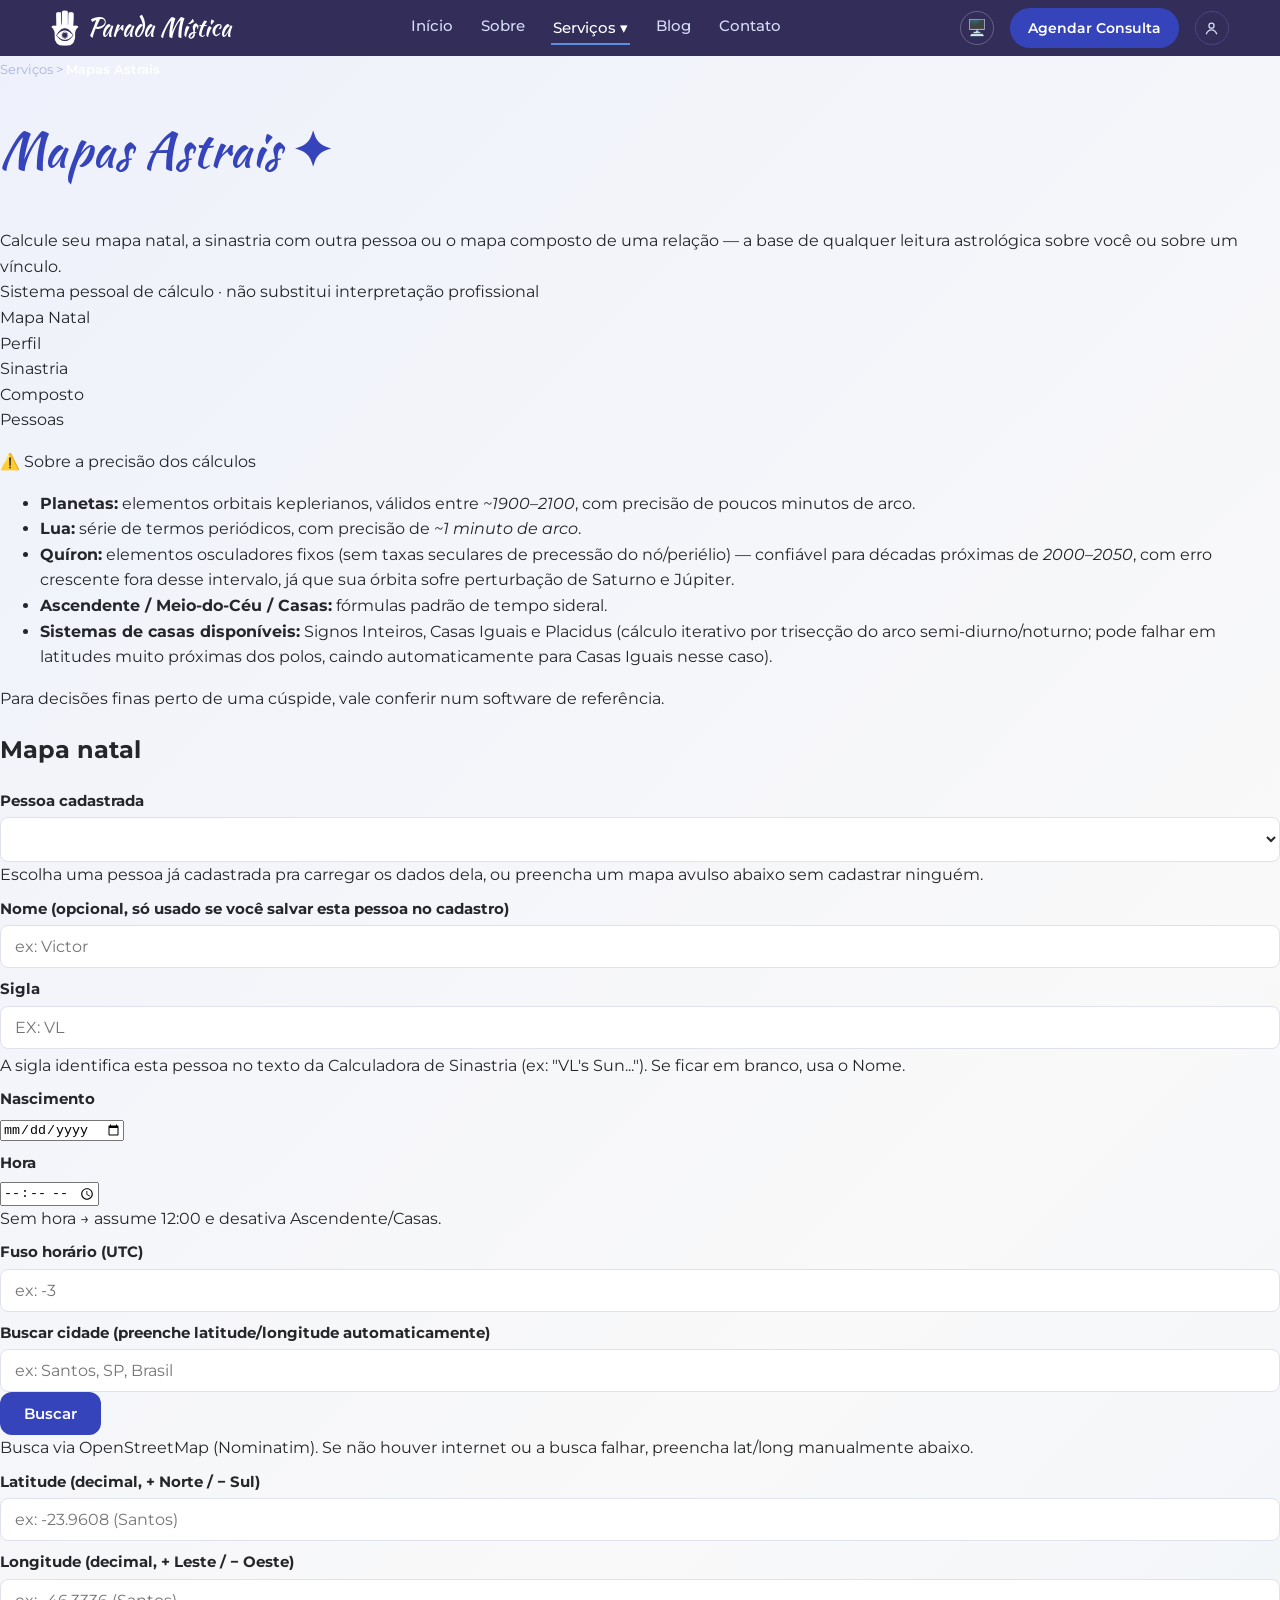
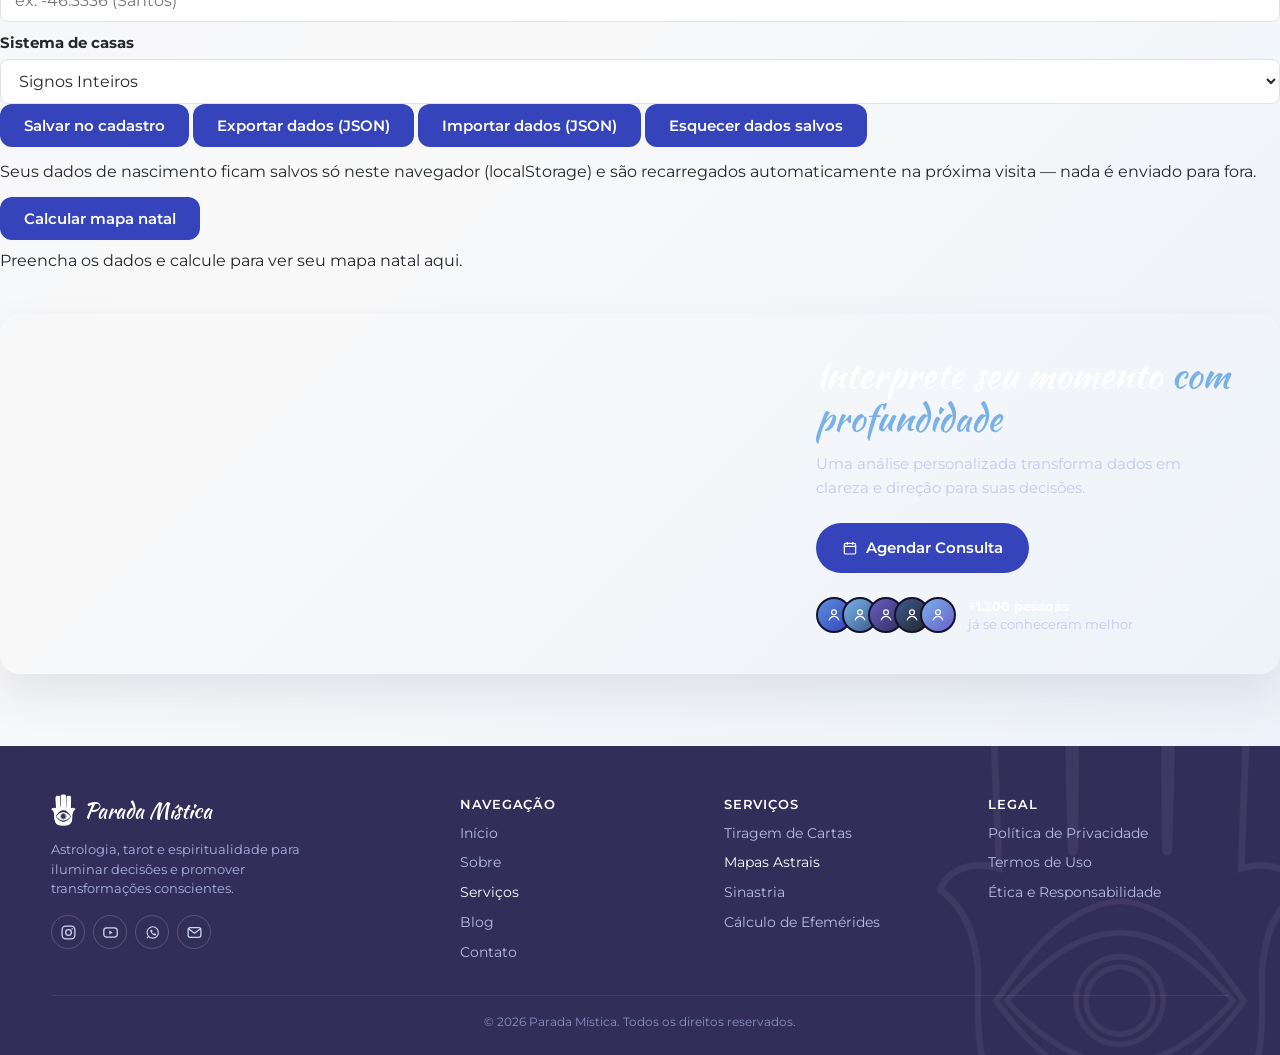
==== mapas.html @ 1317c724 "feat: initial release of Parada Mística astrology and tarot toolkit Add a static, framework-free web" ====
<!DOCTYPE html>
<html lang="pt-BR">
<head>
<meta charset="UTF-8">
<meta name="viewport" content="width=device-width, initial-scale=1.0">
<title>Mapas Astrais - Parada Mística</title>
<link rel="icon" href="assets/logo.png">
<link rel="stylesheet" href="style.css">
<link rel="stylesheet" href="efemerides/css/styles.css">
<meta name="description" content="Calcule mapa natal, sinastria e mapa composto com precisão. A base de qualquer leitura astrológica sobre você ou sobre uma relação.">

<!-- Open Graph / Facebook, WhatsApp, etc. -->
<meta property="og:type" content="website">
<meta property="og:url" content="https://paradamistica.netlify.app/mapas.html">
<meta property="og:title" content="Mapas Astrais - Parada Mística">
<meta property="og:description" content="Calcule mapa natal, sinastria e mapa composto com precisão. A base de qualquer leitura astrológica sobre você ou sobre uma relação.">
<meta property="og:image" content="https://paradamistica.netlify.app/assets/og-image.jpg">
<meta property="og:image:width" content="1200">
<meta property="og:image:height" content="630">
<meta property="og:locale" content="pt_BR">

<!-- Twitter Card -->
<meta name="twitter:card" content="summary_large_image">
<meta name="twitter:url" content="https://paradamistica.netlify.app/mapas.html">
<meta name="twitter:title" content="Mapas Astrais - Parada Mística">
<meta name="twitter:description" content="Calcule mapa natal, sinastria e mapa composto com precisão. A base de qualquer leitura astrológica sobre você ou sobre uma relação.">
<meta name="twitter:image" content="https://paradamistica.netlify.app/assets/og-image.jpg">
<script>
    // Aplica tema antes do render para evitar flash
    (function(){
        const t = localStorage.getItem("cartarium_tema") || "sistema";
        if (t === "escuro" || (t === "sistema" && window.matchMedia("(prefers-color-scheme: dark)").matches)) {
            document.documentElement.setAttribute("data-tema", "escuro");
        }
    })();
</script>
</head>
<body>

<header class="pm-header">
    <div class="pm-header-inner">
        <a href="index.html" class="pm-brand">
            <img src="assets/hamsa-light.png" alt="Parada Mística">
            <span>Parada Mística</span>
        </a>
        <nav class="pm-nav" id="pm-nav-principal">
            <a href="index.html">Início</a>
            <a href="#" title="Página ainda não publicada">Sobre</a>
            <div class="pm-nav-dropdown">
                <a href="#" class="pm-nav-dropdown-trigger ativo">Serviços ▾</a>
                <div class="pm-nav-dropdown-menu">
                    <a href="tiragem-cartas.html">Tiragem de Cartas</a>
                    <a href="mapas.html" class="ativo">Mapas Astrais</a>
                    <a href="sinastria.html">Sinastria</a>
                    <a href="efemerides.html">Efemérides</a>
                </div>
            </div>
            <a href="#" title="Página ainda não publicada">Blog</a>
            <a href="#" title="Página ainda não publicada">Contato</a>
        </nav>
        <div class="pm-header-actions">
            <button id="btn-tema" class="pm-btn-tema" onclick="ciclaTema()" title="Alternar tema">🌙</button>
            <a href="#" class="pm-btn-agendar" title="Página ainda não publicada">Agendar Consulta</a>
            <a href="#" class="pm-avatar" title="Página ainda não publicada"><svg viewBox="0 0 24 24" fill="none" stroke="currentColor" stroke-width="1.8"><circle cx="12" cy="8" r="3.6"/><path d="M4.5 20c1.4-3.8 4.4-6 7.5-6s6.1 2.2 7.5 6"/></svg></a>
            <button id="btn-menu-mobile" class="pm-hamburger" aria-label="Abrir menu" aria-expanded="false" aria-controls="pm-nav-principal">
                <span class="pm-hamburger-bars"><span></span><span></span><span></span></span>
            </button>
        </div>
    </div>
</header>

<section class="efem-hero-section">
  <div class="efem-hero">
    <span class="pm-breadcrumb">Serviços &gt; <b>Mapas Astrais</b></span>
    <h1>Mapas Astrais <span class="efem-hero-spark">✦</span></h1>
    <div class="subtitle">Calcule seu mapa natal, a sinastria com outra pessoa ou o mapa composto de uma relação — a base de qualquer leitura astrológica sobre você ou sobre um vínculo.</div>
    <div class="eyebrow">Sistema pessoal de cálculo · não substitui interpretação profissional</div>
  </div>
</section>

<main>

<div class="tabs">
  <div class="tab active" id="tabNatal" onclick="setView('natal')">Mapa Natal</div>
  <div class="tab" id="tabPerfil" onclick="setView('perfil')">Perfil</div>
  <div class="tab" id="tabSinastria" onclick="setView('sinastria')">Sinastria</div>
  <div class="tab" id="tabComposto" onclick="setView('composto')">Composto</div>
  <div class="tab" id="tabPessoas" onclick="setView('pessoas')">Pessoas</div>
</div>

<div id="viewNatal">

<div class="note note-precisao">
  <p class="note-titulo">⚠️ Sobre a precisão dos cálculos</p>
  <ul>
    <li><strong>Planetas:</strong> elementos orbitais keplerianos, válidos entre <em>~1900–2100</em>, com precisão de poucos minutos de arco.</li>
    <li><strong>Lua:</strong> série de termos periódicos, com precisão de <em>~1 minuto de arco</em>.</li>
    <li><strong>Quíron:</strong> elementos osculadores fixos (sem taxas seculares de precessão do nó/periélio) — confiável para décadas próximas de <em>2000–2050</em>, com erro crescente fora desse intervalo, já que sua órbita sofre perturbação de Saturno e Júpiter.</li>
    <li><strong>Ascendente / Meio-do-Céu / Casas:</strong> fórmulas padrão de tempo sideral.</li>
    <li><strong>Sistemas de casas disponíveis:</strong> Signos Inteiros, Casas Iguais e Placidus <span class="note-dim">(cálculo iterativo por trisecção do arco semi-diurno/noturno; pode falhar em latitudes muito próximas dos polos, caindo automaticamente para Casas Iguais nesse caso)</span>.</li>
  </ul>
  <p class="note-rodape">Para decisões finas perto de uma cúspide, vale conferir num software de referência.</p>
</div>

<!-- ===================== MAPA NATAL ===================== -->
<div class="panel">
  <h2>Mapa natal</h2>
  <label>Pessoa cadastrada</label>
  <select id="natalPessoaSelect"></select>
  <div class="hint" style="margin-bottom:10px;">Escolha uma pessoa já cadastrada pra carregar os dados dela, ou preencha um mapa avulso abaixo sem cadastrar ninguém.</div>
  <div class="row" style="grid-template-columns:2fr 1fr;">
    <div>
      <label>Nome (opcional, só usado se você salvar esta pessoa no cadastro)</label>
      <input type="text" id="natalName" placeholder="ex: Victor">
    </div>
    <div>
      <label>Sigla</label>
      <input type="text" id="natalSigla" placeholder="ex: VL" maxlength="6" style="text-transform:uppercase;">
    </div>
  </div>
  <div class="hint" style="margin:4px 0 10px;">A sigla identifica esta pessoa no texto da Calculadora de Sinastria (ex: "VL's Sun..."). Se ficar em branco, usa o Nome.</div>
  <div class="row3">
    <div>
      <label>Nascimento</label>
      <input type="date" id="natalDate">
    </div>
    <div>
      <label>Hora</label>
      <input type="time" id="natalTime">
      <div class="hint">Sem hora → assume 12:00 e desativa Ascendente/Casas.</div>
    </div>
    <div>
      <label>Fuso horário (UTC)</label>
      <input type="number" id="natalTz" step="0.5" placeholder="ex: -3">
    </div>
  </div>
  <label>Buscar cidade (preenche latitude/longitude automaticamente)</label>
  <div class="row" style="grid-template-columns:1fr auto;">
    <input type="text" id="citySearch" placeholder="ex: Santos, SP, Brasil" onkeydown="if(event.key==='Enter'){event.preventDefault();searchCity();}">
    <button class="btn small" style="margin-top:0;" onclick="searchCity()">Buscar</button>
  </div>
  <div id="cityResults"></div>
  <div class="hint">Busca via OpenStreetMap (Nominatim). Se não houver internet ou a busca falhar, preencha lat/long manualmente abaixo.</div>
  <div class="row">
    <div>
      <label>Latitude (decimal, + Norte / − Sul)</label>
      <input type="number" id="natalLat" step="0.0001" placeholder="ex: -23.9608 (Santos)">
    </div>
    <div>
      <label>Longitude (decimal, + Leste / − Oeste)</label>
      <input type="number" id="natalLon" step="0.0001" placeholder="ex: -46.3336 (Santos)">
    </div>
  </div>
  <div class="row">
    <div>
      <label>Sistema de casas</label>
      <select id="houseSystem">
        <option value="whole">Signos Inteiros</option>
        <option value="equal">Casas Iguais</option>
        <option value="placidus">Placidus</option>
      </select>
    </div>
    <div></div>
  </div>
  <div class="divider"></div>
  <div class="toolbar" style="margin-bottom:12px;">
    <button class="btn secondary small" onclick="salvarNatalNoCadastro()">Salvar no cadastro</button>
    <button class="btn secondary small" onclick="exportNatalInput()">Exportar dados (JSON)</button>
    <button class="btn secondary small" onclick="toggleImportBox()">Importar dados (JSON)</button>
    <button class="btn secondary small" onclick="clearNatalStorage()">Esquecer dados salvos</button>
  </div>
  <div class="hint" id="natalPessoaMsg" style="margin-bottom:12px;"></div>
  <div class="hint" style="margin-bottom:12px;">Seus dados de nascimento ficam salvos só neste navegador (localStorage) e são recarregados automaticamente na próxima visita — nada é enviado para fora.</div>
  <div id="importBox" style="display:none; margin-bottom:16px;">
    <label>Colar JSON aqui</label>
    <textarea id="importJsonText" rows="4" style="width:100%; background:var(--input-bg); border:1px solid var(--line); color:var(--text); padding:9px 10px; border-radius:6px; font-family:inherit; font-size:12.5px;" placeholder='{"data_nascimento":"1990-05-15","hora_nascimento":"14:30","fuso_horario":-3,"latitude":-23.5505,"longitude":-46.6333,"sistema_casas":"placidus"}'></textarea>
    <div class="row" style="margin-top:8px; align-items:flex-end;">
      <div>
        <label>...ou selecione um arquivo .json</label>
        <input type="file" id="importJsonFile" accept="application/json,.json">
      </div>
      <div>
        <button class="btn small" onclick="importNatalInput()">Carregar dados</button>
      </div>
    </div>
    <div class="hint" id="importStatus" style="margin-top:6px;"></div>
  </div>
  <button class="btn" onclick="calcNatal()">Calcular mapa natal</button>
  <div class="hint" id="natalMsg" style="margin-top:8px;"></div>
  <div class="divider"></div>
  <div id="natalOutput"><div class="empty">Preencha os dados e calcule para ver seu mapa natal aqui.</div></div>
</div>

</div>
<!-- ===================== fim viewNatal ===================== -->

<!-- ===================== PERFIL ===================== -->
<div id="viewPerfil" style="display:none">

<div class="note">
  <strong>Perfil</strong> é a síntese do mapa natal em 5 categorias temáticas — Intelectual (Mercúrio + casas 3/9), Emocional (Lua + casas 4/8), Ação/Vontade (Sol e Marte + casas 1/10), Vínculo/Afeto (Vênus + casas 5/7) e Estrutura/Disciplina (Saturno + casas 6/10) — a partir dos aspectos e das casas do próprio mapa. Mesma mecânica de barras da Sinastria, aplicada a um mapa só em vez de dois.
</div>

<div class="panel">
  <h2>Perfil</h2>
  <label>Pessoa cadastrada</label>
  <select id="profilePessoaSelect" style="margin-bottom:6px;"></select>
  <div class="hint" style="margin-bottom:14px;">Troca a pessoa e recalcula na hora — sem precisar voltar pra aba Mapa Natal.</div>
  <div id="profileOutput"><div class="empty">Calcule o mapa natal primeiro, na aba Mapa Natal.</div></div>
</div>

<div class="panel" id="profileComparePanel">
  <h2>Comparação entre mapas</h2>
  <div class="hint" style="margin-bottom:12px;">Não é sinastria — salva o perfil calculado acima numa lista comparável, pra ver como perfis diferentes se parecem ou diferem entre si, lado a lado. Não calcula compatibilidade nenhuma entre eles.</div>
  <div class="row" style="align-items:flex-end; flex-wrap:wrap; gap:12px;">
    <button class="btn secondary small" style="margin-top:0;" onclick="saveProfileForComparison()">Salvar perfil atual na comparação</button>
    <div style="flex:1"></div>
    <div style="min-width:220px;">
      <label>Ordenar por</label>
      <select id="profileCompareSortBy" onchange="renderProfileComparisons()">
        <option value="recent">Mais recentes</option>
        <option value="alphabetical">Ordem alfabética (A-Z)</option>
        <option value="nitidez">Maior Nitidez</option>
        <option value="harmonia">Maior Harmonia geral</option>
      </select>
    </div>
  </div>
  <div class="hint" id="profileCompareMsg" style="margin-top:8px;"></div>
  <div class="hint" id="profileCompareCount" style="margin-top:4px;"></div>
  <div id="profileCompareList" style="margin-top:6px;"></div>
</div>

</div>
<!-- ===================== fim viewPerfil ===================== -->

<!-- ===================== SINASTRIA ===================== -->
<div id="viewSinastria" style="display:none">

<div class="note">
  <strong>Sinastria</strong> compara dois mapas natais ponto a ponto: os aspectos entre os planetas de uma pessoa e os da outra, e em que casa os planetas de uma caem no mapa da outra. É uma técnica diferente do <strong>mapa composto</strong> (ponto médio entre os dois mapas, que trata a relação como uma entidade própria, com identidade e ciclo de vida próprios) — aqui o foco é a interação entre os dois mapas tal como são. Pra um relatório mais completo (veredito, categorias temáticas, comparação entre sinastrias salvas), use a <a href="sinastria.html">Calculadora de Sinastria</a> dedicada — dá pra enviar os dados calculados aqui direto pra lá (veja "Abrir na Sinastria com estes dados" mais abaixo).
</div>

<div class="grid2">
  <div class="panel">
    <h2>Pessoa A</h2>
    <label>Pessoa cadastrada</label>
    <select id="synAPessoaSelect" style="margin-bottom:12px;"></select>
    <div class="row" style="grid-template-columns:2fr 1fr;">
      <div>
        <label>Nome (opcional)</label>
        <input type="text" id="synAName" placeholder="ex: Você">
      </div>
      <div>
        <label>Sigla</label>
        <input type="text" id="synASigla" placeholder="ex: VL" maxlength="6" style="text-transform:uppercase;">
      </div>
    </div>
    <div class="hint" style="margin:-6px 0 10px;"><br>A sigla é o identificador usado no texto pra Calculadora de Sinastria (ex: "VL's Sun..."). Se ficar em branco, usa o Nome.</div>
    <div class="row3">
      <div>
        <label>Nascimento</label>
        <input type="date" id="synADate">
      </div>
      <div>
        <label>Hora</label>
        <input type="time" id="synATime">
        <div class="hint">Sem hora → assume 12:00 e desativa Ascendente/Casas.</div>
      </div>
      <div>
        <label>Fuso horário (UTC)</label>
        <input type="number" id="synATz" step="0.5" placeholder="ex: -3">
      </div>
    </div>
    <label>Buscar cidade (preenche latitude/longitude automaticamente)</label>
    <div class="row" style="grid-template-columns:1fr auto;">
      <input type="text" id="synACitySearch" placeholder="ex: Santos, SP, Brasil" onkeydown="if(event.key==='Enter'){event.preventDefault();searchCityFor('synACitySearch','synACityResults','synALat','synALon','synA');}">
      <button class="btn small" style="margin-top:0;" onclick="searchCityFor('synACitySearch','synACityResults','synALat','synALon','synA')">Buscar</button>
    </div>
    <div id="synACityResults"></div>
    <div class="row">
      <div>
        <label>Latitude (decimal, + Norte / − Sul)</label>
        <input type="number" id="synALat" step="0.0001">
      </div>
      <div>
        <label>Longitude (decimal, + Leste / − Oeste)</label>
        <input type="number" id="synALon" step="0.0001">
      </div>
    </div>
    <label>Sistema de casas</label>
    <select id="synAHouse">
      <option value="whole">Signos Inteiros</option>
      <option value="equal">Casas Iguais</option>
      <option value="placidus">Placidus</option>
    </select>
    <div class="divider"></div>
    <button class="btn" onclick="calcSynPerson('A')">Calcular mapa de A</button>
    <div class="hint" id="synAMsg" style="margin-top:8px;"></div>
    <div class="divider"></div>
    <div id="synAOutput"><div class="empty">Preencha os dados e calcule para ver o mapa aqui.</div></div>
  </div>

  <div class="panel">
    <h2>Pessoa B</h2>
    <label>Pessoa cadastrada</label>
    <select id="synBPessoaSelect" style="margin-bottom:12px;"></select>
    <div class="row" style="grid-template-columns:2fr 1fr;">
      <div>
        <label>Nome (opcional)</label>
        <input type="text" id="synBName" placeholder="ex: Parceiro(a)">
      </div>
      <div>
        <label>Sigla</label>
        <input type="text" id="synBSigla" placeholder="ex: MP" maxlength="6" style="text-transform:uppercase;">
      </div>
    </div>
    <div class="hint" style="margin:-6px 0 10px;"><br>A sigla é o identificador usado no texto pra Calculadora de Sinastria (ex: "MP's Moon..."). Se ficar em branco, usa o Nome.</div>
    <div class="row3">
      <div>
        <label>Nascimento</label>
        <input type="date" id="synBDate">
      </div>
      <div>
        <label>Hora</label>
        <input type="time" id="synBTime">
        <div class="hint">Sem hora → assume 12:00 e desativa Ascendente/Casas.</div>
      </div>
      <div>
        <label>Fuso horário (UTC)</label>
        <input type="number" id="synBTz" step="0.5" placeholder="ex: -3">
      </div>
    </div>
    <label>Buscar cidade (preenche latitude/longitude automaticamente)</label>
    <div class="row" style="grid-template-columns:1fr auto;">
      <input type="text" id="synBCitySearch" placeholder="ex: Salvador, BA, Brasil" onkeydown="if(event.key==='Enter'){event.preventDefault();searchCityFor('synBCitySearch','synBCityResults','synBLat','synBLon','synB');}">
      <button class="btn small" style="margin-top:0;" onclick="searchCityFor('synBCitySearch','synBCityResults','synBLat','synBLon','synB')">Buscar</button>
    </div>
    <div id="synBCityResults"></div>
    <div class="row">
      <div>
        <label>Latitude (decimal, + Norte / − Sul)</label>
        <input type="number" id="synBLat" step="0.0001">
      </div>
      <div>
        <label>Longitude (decimal, + Leste / − Oeste)</label>
        <input type="number" id="synBLon" step="0.0001">
      </div>
    </div>
    <label>Sistema de casas</label>
    <select id="synBHouse">
      <option value="whole">Signos Inteiros</option>
      <option value="equal">Casas Iguais</option>
      <option value="placidus">Placidus</option>
    </select>
    <div class="divider"></div>
    <button class="btn" onclick="calcSynPerson('B')">Calcular mapa de B</button>
    <div class="hint" id="synBMsg" style="margin-top:8px;"></div>
    <div class="divider"></div>
    <div id="synBOutput"><div class="empty">Preencha os dados e calcule para ver o mapa aqui.</div></div>
  </div>
</div>

<div class="panel">
  <h2>Calcular sinastria</h2>
  <div class="hint" style="margin-bottom:10px;">Calcule os dois mapas acima primeiro.</div>
  <div class="toolbar" style="margin-bottom:12px;">
    <button class="btn secondary small" onclick="exportSynInput()">Exportar dados (JSON)</button>
    <button class="btn secondary small" onclick="toggleSynImportBox()">Importar dados (JSON)</button>
    <button class="btn secondary small" onclick="clearSynStorage()">Esquecer dados salvos</button>
  </div>
  <div class="hint" style="margin-bottom:12px;">Os dados de Pessoa A e Pessoa B ficam salvos só neste navegador (localStorage) e são recarregados automaticamente na próxima visita — nada é enviado para fora.</div>
  <div id="synImportBox" style="display:none; margin-bottom:16px;">
    <label>Colar JSON aqui</label>
    <textarea id="synImportJsonText" rows="4" style="width:100%; background:var(--input-bg); border:1px solid var(--line); color:var(--text); padding:9px 10px; border-radius:6px; font-family:inherit; font-size:12.5px;" placeholder='{"pessoa_a":{"nome":"...","data_nascimento":"1990-05-15", ...},"pessoa_b":{...}}'></textarea>
    <div class="row" style="margin-top:8px; align-items:flex-end;">
      <div>
        <label>...ou selecione um arquivo .json</label>
        <input type="file" id="synImportJsonFile" accept="application/json,.json">
      </div>
      <div>
        <button class="btn small" onclick="importSynInput()">Carregar dados</button>
      </div>
    </div>
    <div class="hint" id="synImportStatus" style="margin-top:6px;"></div>
  </div>
  <button class="btn" onclick="calcSynastry()">Calcular sinastria</button>
  <div class="hint" id="synStatus" style="margin-top:8px;"></div>
</div>

<div class="panel" id="synResultsPanel" style="display:none;">
  <h2>Aspectos entre os dois mapas (ordenados por impacto)</h2>
  <div class="filters">
    <div class="f">
      <label>Ponto de A</label>
      <select id="synFA"><option value="">Todos</option></select>
    </div>
    <div class="f">
      <label>Ponto de B</label>
      <select id="synFB"><option value="">Todos</option></select>
    </div>
    <div class="f">
      <label>Tipo de aspecto</label>
      <select id="synFAspect"><option value="">Todos</option></select>
    </div>
    <div class="f" style="min-width:120px; flex:0.6;">
      <label>Impacto mínimo</label>
      <input type="number" id="synFImpact" min="0" max="100" step="1" value="0" placeholder="0–100">
    </div>
    <div class="f zero-toggle">
      <label class="chk" title="Aspectos cujo orbe passou do teto específico do tipo de astro (Quíron/Lilith/Nodo/Vértice/Fortuna/transpessoais) — considerados irrelevantes, peso zerado.">
        <input type="checkbox" id="synShowZeroed" onchange="renderSynAspectsTable()"> Mostrar zerados
      </label>
    </div>
  </div>
  <div class="resultsbar">
    <span class="count" id="synResultCount"></span>
    <div class="toolbar">
      <button class="btn secondary small" onclick="copySynForAI(this)">Copiar para IA</button>
      <button class="btn secondary small" onclick="downloadSynMd()">Baixar .md</button>
      <button class="btn secondary small" onclick="copyForSinastriaCalc(this)">Copiar p/ Calculadora de Sinastria</button>
      <button class="btn small btn-link-sinastria" onclick="openInSinastriaCalc(this)">Abrir na Sinastria com estes dados ↗</button>
      <button class="btn secondary small" onclick="exportSynJson()">Exportar JSON</button>
      <button class="btn secondary small" onclick="exportSynCsv()">Exportar CSV</button>
    </div>
  </div>
  <div class="scroll-hint">↔ arraste para os lados para ver todas as colunas.</div>
  <div class="scroll-wrap" style="margin-bottom:10px;">
    <table id="synAspectsTable"><thead></thead><tbody></tbody></table>
  </div>
  <div class="copybox" id="synCopyBox"></div>
  <textarea id="synCopyArea" style="position:absolute; left:-9999px;"></textarea>
  <div class="hint" style="margin-top:14px;">Quer ver trânsitos tocando os dois mapas ao mesmo tempo (trânsitos duplos)? Isso agora fica na <a href="efemerides.html#duplos">página de Efemérides</a>.</div>
</div>

</div>
<!-- ===================== fim viewSinastria ===================== -->

<!-- ===================== COMPOSTO ===================== -->
<div id="viewComposto" style="display:none">

<div class="note">
  <strong>Mapa composto</strong> é o ponto médio circular entre cada planeta de A e o correspondente de B (Sol com Sol, Lua com Lua etc.) — um terceiro mapa, como se fosse o "nascimento" da relação em si. Calcule os mapas de <strong>Pessoa A</strong> e <strong>Pessoa B</strong> na aba Sinastria primeiro. O Ascendente e o Meio-do-Céu do composto também são pontos médios circulares dos originais; as casas são então remontadas a partir desse Asc — por isso aqui só oferecemos <strong>Signos Inteiros</strong> e <strong>Casas Iguais</strong> (Placidus exige latitude e hora sideral reais, que um mapa composto não tem).
</div>

<div class="panel">
  <h2>Mapa composto</h2>
  <div class="hint" style="margin-bottom:10px;">Usa os mapas de A e B já calculados na aba Sinastria — ou escolha as pessoas direto aqui embaixo, sem precisar ir até lá.</div>
  <div class="row">
    <div>
      <label>Pessoa A</label>
      <select id="coAPessoaSelect"></select>
    </div>
    <div>
      <label>Pessoa B</label>
      <select id="coBPessoaSelect"></select>
    </div>
  </div>
  <div class="hint" style="margin-bottom:10px;">Ao escolher as duas, o composto é recalculado automaticamente.</div>
  <div class="row">
    <div>
      <label>Sistema de casas</label>
      <select id="coHouseSystem">
        <option value="whole">Signos Inteiros</option>
        <option value="equal">Casas Iguais</option>
      </select>
    </div>
    <div></div>
  </div>
  <button class="btn" onclick="calcComposite()">Calcular mapa composto</button>
  <div class="hint" id="coMsg" style="margin-top:8px;"></div>
  <div class="divider"></div>
  <div id="coOutput"><div class="empty">Calcule os mapas de A e B na aba Sinastria e depois clique em "Calcular mapa composto".</div></div>
  <div class="hint" style="margin-top:14px;">Quer ver trânsitos sobre esse mapa (fases da relação como "organismo": crescimento, crise, consolidação)? Isso agora fica na <a href="efemerides.html#composto">página de Efemérides</a>.</div>
</div>

</div>
<!-- ===================== fim viewComposto ===================== -->

<!-- ===================== PESSOAS ===================== -->
<div id="viewPessoas" style="display:none">

<div class="note">
  <strong>Pessoas cadastradas</strong> ficam salvas só neste navegador (localStorage) e podem ser reaproveitadas em qualquer ferramenta do site que peça dados de nascimento — Mapa Natal, Sinastria (aqui do lado) e a <a href="sinastria.html">Calculadora de Sinastria</a>, sem precisar digitar tudo de novo a cada vez.
</div>

<div class="panel">
  <h2>Pessoas cadastradas</h2>
  <button class="btn small" onclick="abrirNovaPessoa()" style="margin-bottom:16px;">+ Nova pessoa</button>
  <div id="pessoasListContainer"><div class="empty">Carregando…</div></div>
</div>

</div>
<!-- ===================== fim viewPessoas ===================== -->

<section class="cta-banner">
  <div class="cta-banner-bg efem-cta-bg"></div>
  <div class="cta-banner-inner">
    <div class="cta-banner-text">
      <h2>Interprete seu momento <span class="accent">com profundidade</span></h2>
      <p>Uma análise personalizada transforma dados em clareza e direção para suas decisões.</p>
      <a href="#" class="cta-banner-btn" title="Página ainda não publicada">
        <svg viewBox="0 0 24 24" fill="none" stroke="currentColor" stroke-width="1.8"><rect x="3.5" y="5" width="17" height="16" rx="2.4"/><path d="M3.5 9.5h17M8 3v4M16 3v4"/></svg>
        Agendar Consulta
      </a>
      <div class="cta-social">
        <div class="cta-avatars">
          <span class="cta-avatar"><svg viewBox="0 0 24 24" fill="none" stroke="currentColor" stroke-width="1.8"><circle cx="12" cy="8" r="3.6"/><path d="M4.5 20c1.4-3.8 4.4-6 7.5-6s6.1 2.2 7.5 6"/></svg></span>
          <span class="cta-avatar"><svg viewBox="0 0 24 24" fill="none" stroke="currentColor" stroke-width="1.8"><circle cx="12" cy="8" r="3.6"/><path d="M4.5 20c1.4-3.8 4.4-6 7.5-6s6.1 2.2 7.5 6"/></svg></span>
          <span class="cta-avatar"><svg viewBox="0 0 24 24" fill="none" stroke="currentColor" stroke-width="1.8"><circle cx="12" cy="8" r="3.6"/><path d="M4.5 20c1.4-3.8 4.4-6 7.5-6s6.1 2.2 7.5 6"/></svg></span>
          <span class="cta-avatar"><svg viewBox="0 0 24 24" fill="none" stroke="currentColor" stroke-width="1.8"><circle cx="12" cy="8" r="3.6"/><path d="M4.5 20c1.4-3.8 4.4-6 7.5-6s6.1 2.2 7.5 6"/></svg></span>
          <span class="cta-avatar"><svg viewBox="0 0 24 24" fill="none" stroke="currentColor" stroke-width="1.8"><circle cx="12" cy="8" r="3.6"/><path d="M4.5 20c1.4-3.8 4.4-6 7.5-6s6.1 2.2 7.5 6"/></svg></span>
        </div>
        <div class="cta-social-text"><strong>+1.200 pessoas</strong><br>já se conheceram melhor</div>
      </div>
    </div>
  </div>
</section>

</main>

<!-- Ponto de entrada da aplicação. Módulo ES — precisa ser servido via http(s)://,
     não abre direto com file:// (ver README.md, seção "Como rodar"). -->

<footer class="pm-footer">
    <img src="assets/hamsa-outline.png" class="pm-footer-watermark" alt="">
    <div class="pm-footer-inner">
        <div class="pm-footer-col pm-footer-about">
            <div class="pm-footer-brand">
                <img src="assets/hamsa-light.png" alt="Parada Mística">
                <span>Parada Mística</span>
            </div>
            <p>Astrologia, tarot e espiritualidade para iluminar decisões e promover transformações conscientes.</p>
            <div class="pm-footer-social">
                <a href="https://www.instagram.com/parada_mistica" target="_blank" rel="noopener" aria-label="Instagram" title="Instagram">
                    <svg viewBox="0 0 24 24" fill="none" stroke="currentColor" stroke-width="1.8"><rect x="3" y="3" width="18" height="18" rx="5"/><circle cx="12" cy="12" r="4"/><circle cx="17.2" cy="6.8" r="1.1" fill="currentColor" stroke="none"/></svg>
                </a>
                <a href="https://www.youtube.com/@Parada_Mistica" target="_blank" rel="noopener" aria-label="YouTube" title="YouTube">
                    <svg viewBox="0 0 24 24" fill="none" stroke="currentColor" stroke-width="1.8"><rect x="2.5" y="5.5" width="19" height="13" rx="4"/><path d="M10.2 9.3v5.4l4.8-2.7z" fill="currentColor" stroke="none"/></svg>
                </a>
                <a href="https://wa.me/5511966509361" target="_blank" rel="noopener" aria-label="WhatsApp" title="WhatsApp">
                    <svg viewBox="0 0 24 24" fill="none" stroke="currentColor" stroke-width="1.6"><path d="M6.5 17.5 4 20l2.6-2.4A8 8 0 1 1 12 20a8 8 0 0 1-5.5-2.5Z"/><path d="M9 9.2c0-.6.5-1.2 1.1-1.2h.6c.3 0 .6.2.7.5l.6 1.6c.1.3 0 .6-.2.8l-.6.6c.5 1 1.4 1.9 2.4 2.4l.6-.6c.2-.2.5-.3.8-.2l1.6.6c.3.1.5.4.5.7v.6c0 .6-.6 1.1-1.2 1.1-3.4 0-6.9-3.5-6.9-6.9Z" fill="currentColor" stroke="none"/></svg>
                </a>
                <a href="mailto:paradamistica@gmail.com" aria-label="E-mail" title="E-mail">
                    <svg viewBox="0 0 24 24" fill="none" stroke="currentColor" stroke-width="1.8"><rect x="3" y="5" width="18" height="14" rx="3"/><path d="M4 7l8 6 8-6"/></svg>
                </a>
            </div>
        </div>
        <div class="pm-footer-col">
            <h5>Navegação</h5>
            <a href="index.html">Início</a>
            <a href="#" title="Página ainda não publicada">Sobre</a>
            <a href="#" class="ativo" title="Página ainda não publicada">Serviços</a>
            <a href="#" title="Página ainda não publicada">Blog</a>
            <a href="#" title="Página ainda não publicada">Contato</a>
        </div>
        <div class="pm-footer-col">
            <h5>Serviços</h5>
            <a href="tiragem-cartas.html">Tiragem de Cartas</a>
            <a href="#" class="ativo" title="Você está aqui">Mapas Astrais</a>
            <a href="sinastria.html">Sinastria</a>
            <a href="efemerides.html">Cálculo de Efemérides</a>
        </div>
        <div class="pm-footer-col">
            <h5>Legal</h5>
            <a href="#" title="Página ainda não publicada">Política de Privacidade</a>
            <a href="#" title="Página ainda não publicada">Termos de Uso</a>
            <a href="#" title="Página ainda não publicada">Ética e Responsabilidade</a>
        </div>
    </div>
    <p class="pm-footer-copy">© 2026 Parada Mística. Todos os direitos reservados.</p>
</footer>

<script src="js/theme.js"></script>
<script src="js/nav-dropdown.js"></script>
<script src="js/mobile-menu.js"></script>
<script type="module" src="efemerides/js/ui/app-mapas.js"></script>
</body>
</html>
---- style.css ----
/* ═══════════════════════════════════════════════════════════
   PARADA MÍSTICA — DESIGN TOKENS
   Fonte: Manual de Identidade + Design System
═══════════════════════════════════════════════════════════ */
@import url('assets/css/tokens.css');
@import url('https://fonts.googleapis.com/css2?family=Montserrat:wght@400;500;600;700&display=swap');

@font-face {
    font-family: 'Kaushan Script';
    src: url('assets/fonts/KaushanScript-Regular.woff2') format('woff2');
    font-weight: 100 900;
    font-style: normal;
    font-display: swap;
}
@font-face {
    font-family: 'Kaushan Script';
    src: url('assets/fonts/KaushanScript-Regular.woff2') format('woff2');
    font-weight: 100 900;
    font-style: italic;
    font-display: swap;
}

/* ── Reset & Base ─────────────────────────────────────── */
*, *::before, *::after { box-sizing: border-box; }

/* ── Variáveis de tema ─────────────────────────────────────
   Cores, tipografia, espaçamento e raios primitivos agora vêm
   de assets/css/tokens.css (importado acima). Este :root define
   só a camada semântica — o que cada token primitivo SIGNIFICA
   nesta página. ────────────────────────────────────────────── */
:root {
    /* Aplicação semântica — tema claro */
    --bg-page:        linear-gradient(135deg, #eef1fb 0%, #f9f9f9 55%, #eaf1fa 100%);
    --bg-container:   var(--branco-lunar);
    --bg-card:        var(--offwhite-lunar);
    --bg-registro:    #f7f8fc;
    --bg-sessao-bar:  #eef1fb;
    --bg-pergunta:    #f4f6fc;
    --bg-sugestao:    #eef1fb;
    --bg-area-tab:    var(--branco-lunar);
    --bg-input:       var(--branco-lunar);
    --bg-modal-box:   var(--branco-lunar);

    --text-primary:   var(--cinza-cosmico);
    --text-heading:   var(--azul-mistico);
    --text-muted:     #8b8f9a;
    --text-label:     #555a66;

    --border-soft:    #dfe2ec;
    --border-purple:  #c3cdf0;
    --border-mid:     #8fa0e0;

    --shadow-box:     rgba(51, 45, 90, 0.10);
    --shadow-card:    rgba(36, 38, 41, 0.10);

    --accent:         var(--azul-mistico);
    --accent-hover:   #2b379a;
    --accent-light:   #eef1fb;
    --accent-dark:    var(--roxo-profundo);
}

[data-tema="escuro"] {
    --bg-page:        linear-gradient(135deg, #1c1833 0%, #14121f 60%, #12182e 100%);
    --bg-container:   #211d3a;
    --bg-card:        #272247;
    --bg-registro:    #1c1832;
    --bg-sessao-bar:  #2a2650;
    --bg-pergunta:    #241f44;
    --bg-sugestao:    #2a2650;
    --bg-area-tab:    #211d3a;
    --bg-input:       #2a2650;
    --bg-modal-box:   #211d3a;

    --text-primary:   #e6e8f5;
    --text-heading:   #9fb3f0;
    --text-muted:     #9691b8;
    --text-label:     #b7bbdd;

    --border-soft:    #3a3560;
    --border-purple:  #453f74;
    --border-mid:     #5c6bb0;

    --shadow-box:     rgba(0, 0, 0, 0.40);
    --shadow-card:    rgba(0, 0, 0, 0.35);

    --accent:         var(--azul-celestial);
    --accent-hover:   var(--azul-nebuloso);
    --accent-light:   #2a2650;
    --accent-dark:    var(--roxo-profundo);
}

body {
    font-family: var(--font-corpo);
    font-size: 16px;
    line-height: 1.6;
    background: var(--bg-page);
    margin: 0;
    padding: 0;
    display: flex;
    flex-direction: column;
    align-items: center;
    min-height: 100vh;
    color: var(--text-primary);
}

h1 {
    margin-top: 30px;
    font-family: var(--font-display);
    font-weight: 700;
    font-size: var(--fs-h1);
    color: var(--text-heading);
    letter-spacing: 0.3px;
}

/* ── Marca / cabeçalho ────────────────────────────────── */
.pm-header {
    width: 100%;
    display: flex;
    justify-content: center;
    background: var(--roxo-profundo);
    position: sticky;
    top: 0;
    z-index: 50;
}

.pm-header-inner {
    width: 92%;
    max-width: 1200px;
    display: flex;
    align-items: center;
    justify-content: space-between;
    gap: var(--sp-l);
    padding: var(--sp-s) 0;
}

.pm-brand {
    display: flex;
    align-items: center;
    gap: var(--sp-s);
    text-decoration: none;
    flex-shrink: 0;
}

.pm-brand img {
    height: 36px;
    width: auto;
}

.pm-brand span {
    font-family: var(--font-display);
    font-weight: 700;
    font-size: 1.5rem;
    color: #ffffff;
}

.pm-nav {
    display: flex;
    align-items: center;
    gap: var(--sp-l);
    flex: 1;
    justify-content: center;
}

.pm-nav a {
    color: #d7dcf7;
    text-decoration: none;
    font-size: 0.92rem;
    font-weight: 500;
    padding: 6px 2px;
    border-bottom: 2px solid transparent;
    transition: color 0.15s, border-color 0.15s;
    white-space: nowrap;
}

.pm-nav a:hover,
.pm-nav a.ativo { color: #ffffff; border-bottom-color: var(--azul-celestial); }

/* Dropdown "Serviços" */
.pm-nav-dropdown {
    position: relative;
}

.pm-nav-dropdown-menu {
    position: absolute;
    top: calc(100% + 14px);
    left: 50%;
    transform: translateX(-50%) translateY(6px);
    background: var(--roxo-profundo);
    border: 1px solid rgba(255,255,255,0.1);
    border-radius: var(--radius-m);
    box-shadow: 0 12px 28px rgba(18,17,44,0.4);
    min-width: 210px;
    padding: 6px;
    opacity: 0;
    visibility: hidden;
    transition: opacity 0.15s ease, transform 0.15s ease, visibility 0.15s;
    z-index: 60;
}

.pm-nav-dropdown:hover .pm-nav-dropdown-menu,
.pm-nav-dropdown.aberto .pm-nav-dropdown-menu {
    opacity: 1;
    visibility: visible;
    transform: translateX(-50%) translateY(0);
}

.pm-nav-dropdown-menu a {
    display: block;
    padding: 9px 12px;
    border-radius: var(--radius-s);
    border-bottom: none;
    font-size: 0.86rem;
    color: #d7dcf7;
    white-space: nowrap;
}

.pm-nav-dropdown-menu a:hover,
.pm-nav-dropdown-menu a.ativo {
    background: rgba(255,255,255,0.08);
    color: #ffffff;
}

.pm-header-actions {
    display: flex;
    align-items: center;
    gap: var(--sp-m);
    flex-shrink: 0;
}

.pm-btn-agendar {
    background: var(--azul-mistico);
    color: #fff;
    font-family: var(--font-corpo);
    font-weight: 600;
    font-size: 0.86rem;
    padding: 9px 18px;
    border-radius: var(--radius-pill);
    text-decoration: none;
    white-space: nowrap;
    transition: background 0.15s;
}

.pm-btn-agendar:hover { background: var(--accent-hover); }

.pm-avatar {
    width: 34px;
    height: 34px;
    border-radius: 50%;
    border: 1px solid #4a4780;
    display: flex;
    align-items: center;
    justify-content: center;
    color: #d7dcf7;
    text-decoration: none;
    font-size: 1rem;
    flex-shrink: 0;
}

.pm-avatar svg { width: 17px; height: 17px; }

/* ── Menu hambúrguer (mobile) ────────────────────────────
   Some abaixo de 900px, junto com o .pm-nav; ao clicar,
   abre o .pm-nav como um painel logo abaixo do header. */
.pm-hamburger {
    display: none;
    align-items: center;
    justify-content: center;
    width: 34px;
    height: 34px;
    padding: 0;
    background: none;
    border: 1px solid rgba(255,255,255,0.25);
    border-radius: var(--radius-pill);
    cursor: pointer;
    flex-shrink: 0;
    transition: background 0.15s, border-color 0.15s;
}

.pm-hamburger:hover {
    background: rgba(255,255,255,0.08);
    border-color: rgba(255,255,255,0.4);
}

.pm-hamburger-bars {
    position: relative;
    width: 16px;
    height: 11px;
}

.pm-hamburger-bars span {
    position: absolute;
    left: 0;
    width: 100%;
    height: 2px;
    background: #d7dcf7;
    border-radius: 2px;
    transition: transform 0.2s ease, opacity 0.2s ease, top 0.2s ease;
}

.pm-hamburger-bars span:nth-child(1) { top: 0; }
.pm-hamburger-bars span:nth-child(2) { top: 4.5px; }
.pm-hamburger-bars span:nth-child(3) { top: 9px; }

.pm-header.menu-aberto .pm-hamburger-bars span:nth-child(1) {
    top: 4.5px;
    transform: rotate(45deg);
}
.pm-header.menu-aberto .pm-hamburger-bars span:nth-child(2) { opacity: 0; }
.pm-header.menu-aberto .pm-hamburger-bars span:nth-child(3) {
    top: 4.5px;
    transform: rotate(-45deg);
}

@media (max-width: 900px) {
    .pm-hamburger { display: flex; }

    .pm-nav {
        display: flex;
        flex-direction: column;
        align-items: stretch;
        justify-content: flex-start;
        gap: 0;
        position: absolute;
        top: 100%;
        left: 0;
        right: 0;
        background: var(--roxo-profundo);
        border-top: 1px solid rgba(255,255,255,0.1);
        box-shadow: 0 12px 28px rgba(18,17,44,0.4);
        max-height: 0;
        overflow: hidden;
        opacity: 0;
        visibility: hidden;
        transition: max-height 0.25s ease, opacity 0.2s ease, visibility 0.25s;
        z-index: 55;
    }

    .pm-header.menu-aberto .pm-nav {
        max-height: 80vh;
        opacity: 1;
        visibility: visible;
        overflow-y: auto;
    }

    .pm-nav a {
        padding: 14px var(--sp-l);
        border-bottom: 1px solid rgba(255,255,255,0.08);
        width: 100%;
    }

    .pm-nav-dropdown { width: 100%; }

    .pm-nav-dropdown-trigger {
        display: block;
        width: 100%;
    }

    .pm-nav-dropdown-menu {
        position: static;
        transform: none;
        min-width: 0;
        width: 100%;
        box-shadow: none;
        border: none;
        border-radius: 0;
        background: rgba(0,0,0,0.15);
        padding: 0;
        opacity: 1;
        visibility: visible;
        display: none;
    }

    .pm-nav-dropdown.aberto .pm-nav-dropdown-menu { display: block; }

    .pm-nav-dropdown-menu a {
        padding: 12px var(--sp-l) 12px calc(var(--sp-l) + var(--sp-m));
        border-radius: 0;
        border-bottom: 1px solid rgba(255,255,255,0.06);
    }
}

/* ── Hero ─────────────────────────────────────────────── */
.pm-hero {
    width: 100%;
    position: relative;
    background:
        linear-gradient(160deg, rgba(28, 23, 64, 0.55) 0%, rgba(18, 17, 44, 0.75) 100%),
        url('assets/hero-bg.jpg');
    background-size: cover;
    background-position: center 30%;
    overflow: hidden;
    padding-bottom: 90px;
}

.pm-hero-inner {
    position: relative;
    width: 92%;
    max-width: 1200px;
    margin: 0 auto;
    padding-top: var(--sp-l);
}

.pm-breadcrumb {
    font-size: 0.82rem;
    color: #a9b3e0;
}

.pm-breadcrumb b { color: #ffffff; font-weight: 600; }

.pm-hero-inner h1 {
    margin: var(--sp-s) 0 var(--sp-s);
    color: #ffffff;
    text-align: left;
    font-size: var(--fs-hero-secondary);
    line-height: 1.05;
}

.pm-hero-sub {
    margin: 0;
    max-width: 560px;
    font-size: 1rem;
    color: #c3c9ec;
    line-height: 1.6;
}

/* Painel do formulário flutuando sobre o hero */
.pm-hero-inner .container {
    margin-top: var(--sp-xl);
    margin-bottom: calc(-1 * var(--sp-3xl));
    margin-left: auto;
    margin-right: auto;
    position: relative;
    z-index: 5;
}

@media (max-width: 600px) {
    .pm-hero-inner .container { margin-bottom: calc(-1 * var(--sp-2xl)); }
}

/* ── Container principal ──────────────────────────────── */
.container {
    background: var(--bg-container);
    padding: var(--sp-l) var(--sp-xl);
    border-radius: var(--radius-xl);
    box-shadow: 0 5px 20px var(--shadow-box);
    margin: 20px 0 10px;
    max-width: 680px;
    width: 92%;
}

/* ── Seção de modo ────────────────────────────────────── */
.modo-sessao-bar {
    display: flex;
    align-items: center;
    gap: 12px;
    background: var(--bg-sessao-bar);
    border: 1px solid var(--border-purple);
    border-radius: 10px;
    padding: 10px 16px;
    margin-bottom: 18px;
    flex-wrap: wrap;
}

.modo-sessao-bar label { font-weight: bold; margin: 0; }

.toggle-modo {
    display: flex;
    border-radius: 8px;
    overflow: hidden;
    border: 1px solid var(--border-mid);
}

.toggle-modo button {
    padding: 6px 16px;
    font-size: 0.88rem;
    border: none;
    border-radius: 0;
    background: var(--bg-container);
    color: var(--accent);
    cursor: pointer;
    transition: background 0.2s, color 0.2s;
}

.toggle-modo button.ativo {
    background: var(--accent);
    color: white;
}

#sessao-contador {
    font-size: 0.85rem;
    color: var(--accent);
    font-style: italic;
    flex: 1;
    text-align: right;
}

#aviso-troca-deck {
    display: none;
    font-size: 0.82rem;
    color: #c0392b;
    background: #fdecea;
    border: 1px solid #f5c6cb;
    border-radius: 6px;
    padding: 6px 10px;
    margin-bottom: 10px;
}

/* ── Textos de ajuda e quantidade de baralhos ─────────────── */
.ajuda-texto {
    font-size: 0.82rem;
    color: var(--text-muted);
    line-height: 1.4;
}
.copias-row {
    display: flex;
    align-items: center;
    gap: 10px;
    flex-wrap: wrap;
    margin: 6px 0 2px;
}
.copias-row label { margin: 0; }
.copias-row select { width: auto; }
.copias-ajuda { margin: 2px 0 10px; }

/* ── Créditos do baralho (artista) ───────────────────────── */
#deck-creditos {
    font-size: 0.82rem;
    color: var(--text-label);
    margin: 4px 0 10px;
}
#deck-creditos a { color: var(--accent); }
#deck-creditos .deck-creditos-nota {
    display: block;
    color: var(--text-muted);
    margin-top: 2px;
}

/* ── Selects e inputs ─────────────────────────────────── */
label {
    display: block;
    margin: 10px 0 4px;
    font-weight: bold;
    font-size: 0.92rem;
}

.row-selects {
    display: grid;
    grid-template-columns: 1fr 1fr;
    gap: 12px;
    margin-bottom: 4px;
}

select, input[type="number"], input[type="text"], textarea, button {
    font-family: var(--font-corpo);
}

select, input[type="number"], input[type="text"], textarea {
    width: 100%;
    padding: 11px 14px;
    border-radius: var(--radius-m);
    border: 1px solid var(--border-soft);
    font-size: 0.97rem;
    background: var(--bg-input);
    color: var(--text-primary);
    transition: border-color 0.2s;
}

select:focus, input:focus, textarea:focus {
    outline: none;
    border-color: var(--accent);
    box-shadow: 0 0 0 2px rgba(54, 68, 187, 0.15);
}

/* ── Posições do spread ───────────────────────────────── */
#wrapper-posicoes {
    display: none;
    margin: 6px 0 10px;
}

.posicao-info {
    font-size: 0.84rem;
    color: #555;
    padding: 3px 0;
    border-bottom: 1px solid #eee;
}

.posicao-info:last-child { border-bottom: none; }
.posicao-num { color: #2b379a; font-weight: bold; margin-right: 4px; }

/* ── Bloco de perguntas múltiplas ─────────────────────── */
#perguntas-lista {
    display: flex;
    flex-direction: column;
    gap: 10px;
    margin: 10px 0;
}

.pergunta-bloco {
    background: var(--bg-pergunta);
    border: 1px solid var(--border-purple);
    border-radius: 10px;
    padding: 12px 14px;
    position: relative;
}

.pergunta-bloco .bloco-header {
    display: flex;
    align-items: center;
    gap: 8px;
    margin-bottom: 8px;
}

.bloco-num {
    background: #3644BB;
    color: white;
    border-radius: 50%;
    width: 24px;
    height: 24px;
    display: flex;
    align-items: center;
    justify-content: center;
    font-size: 0.8rem;
    font-weight: bold;
    flex-shrink: 0;
}

.pergunta-bloco input[type="text"] {
    flex: 1;
    margin-bottom: 0;
}

.pergunta-bloco .bloco-footer {
    display: flex;
    align-items: center;
    gap: 10px;
    margin-top: 8px;
}

.pergunta-bloco .bloco-footer label {
    margin: 0;
    font-size: 0.84rem;
    font-weight: normal;
    white-space: nowrap;
}

.pergunta-bloco .bloco-footer input[type="number"] {
    width: 70px;
    padding: 5px 8px;
    font-size: 0.88rem;
}

.btn-remover-pergunta {
    background: none;
    border: none;
    cursor: pointer;
    color: #aaa;
    font-size: 1.1rem;
    padding: 2px 4px;
    line-height: 1;
    transition: color 0.2s;
    margin-left: auto;
}

.btn-remover-pergunta:hover { color: #c0392b; background: none; }

.btn-spread-info {
    background: none;
    border: 1px solid #8fa0e0;
    border-radius: 6px;
    color: #2b379a;
    font-size: 0.78rem;
    padding: 3px 8px;
    cursor: pointer;
    transition: background 0.2s;
}

.btn-spread-info:hover { background: #e4e9fb; }

/* ── Botões principais ────────────────────────────────── */
.botoes-principais {
    display: flex;
    gap: 10px;
    margin-top: 14px;
    flex-wrap: wrap;
}

button {
    padding: 12px 24px;
    background-color: var(--accent);
    color: white;
    font-family: var(--font-corpo);
    font-weight: 600;
    font-size: 0.95rem;
    border: none;
    border-radius: var(--radius-l);
    cursor: pointer;
    transition: background 0.2s, transform 0.1s;
}

button:hover { background-color: var(--accent-hover); }
button:active { transform: scale(0.98); }

button.btn-secundario {
    background: var(--bg-container);
    color: var(--accent);
    border: 1px solid var(--border-mid);
}

button.btn-secundario:hover { background: var(--accent-light); }

button.btn-perigo {
    background: #c0392b;
}

button.btn-perigo:hover { background: #e74c3c; }

#btn-add-pergunta {
    background: none;
    border: 1px dashed #8fa0e0;
    color: #2b379a;
    font-size: 0.88rem;
    padding: 7px 14px;
}

#btn-add-pergunta:hover { background: #eef1fb; border-style: solid; }

/* ── Banner CTA (Sinastria / Efemérides) ──────────────── */
.cta-banner {
    position: relative;
    border-radius: var(--radius-xl);
    overflow: hidden;
    margin: 40px 0 8px;
    min-height: 300px;
    display: flex;
    align-items: center;
    isolation: isolate;
    box-shadow: 0 20px 44px var(--shadow-box);
}

.cta-banner-bg {
    position: absolute;
    inset: 0;
    background-size: cover;
    background-position: center;
    z-index: -1;
}

.cta-banner-inner {
    width: 100%;
    display: flex;
    justify-content: flex-end;
    padding: 40px 44px;
}

.cta-banner-text { max-width: 420px; text-align: left; }

.cta-banner-text h2 {
    font-family: var(--font-display);
    font-weight: 700;
    font-size: var(--fs-h2);
    line-height: 1.2;
    color: #ffffff;
    margin: 0 0 12px;
}

.cta-banner-text h2 .accent { color: var(--azul-nebuloso); }

.cta-banner-text p {
    color: #c3c9ec;
    font-size: 0.95rem;
    line-height: 1.6;
    margin: 0 0 22px;
}

.cta-banner-btn {
    display: inline-flex;
    align-items: center;
    gap: 8px;
    background: var(--azul-mistico);
    color: #fff;
    font-family: var(--font-corpo);
    font-weight: 600;
    font-size: 0.95rem;
    padding: 13px 26px;
    border-radius: var(--radius-pill);
    text-decoration: none;
    white-space: nowrap;
    transition: background 0.15s, transform 0.15s;
}

.cta-banner-btn:hover { background: var(--azul-nebuloso); transform: translateY(-1px); }
.cta-banner-btn svg { width: 16px; height: 16px; flex-shrink: 0; }

.cta-social {
    display: flex;
    align-items: center;
    gap: 12px;
    margin-top: 24px;
}

.cta-avatars { display: flex; }

.cta-avatar {
    width: 36px;
    height: 36px;
    border-radius: 50%;
    border: 2px solid #14112b;
    display: flex;
    align-items: center;
    justify-content: center;
    color: #fff;
    margin-left: -10px;
    flex-shrink: 0;
}

.cta-avatar:first-child { margin-left: 0; }
.cta-avatar svg { width: 16px; height: 16px; }
.cta-avatar:nth-child(1) { background: linear-gradient(135deg, #5C8EDC, #3644BB); }
.cta-avatar:nth-child(2) { background: linear-gradient(135deg, #79B1E7, #3B5C8E); }
.cta-avatar:nth-child(3) { background: linear-gradient(135deg, #6a5fc9, #332D5A); }
.cta-avatar:nth-child(4) { background: linear-gradient(135deg, #3B5C8E, #242629); }
.cta-avatar:nth-child(5) { background: linear-gradient(135deg, #79B1E7, #6a5fc9); }

.cta-social-text {
    font-size: 0.82rem;
    line-height: 1.4;
    color: #c3c9ec;
}

.cta-social-text strong { color: #ffffff; }

@media (max-width: 760px) {
    .cta-banner { min-height: 260px; }
    .cta-banner-inner { justify-content: center; padding: 32px 24px; }
    .cta-banner-text { max-width: 100%; text-align: center; }
    .cta-social { justify-content: center; }
    .cta-banner-text h2 { font-size: 1.7rem; }
}

/* ── Área de resultados ───────────────────────────────── */
#resultados-sessao {
    max-width: 880px;
    width: 92%;
}

.tiragem-secao {
    margin: 18px 0 6px;
    padding-bottom: 16px;
}

.tiragem-secao h2 {
    color: var(--text-heading);
    font-family: var(--font-display);
    font-weight: 700;
    font-size: var(--fs-h3);
    margin: 0 0 24px;
}

/* Layout de spread em grade ── */
.spread-grid {
    display: grid;
    gap: 10px;
    margin-bottom: 8px;
    justify-items: center;
    align-items: center;
}

/* Grid com colunas fixas largas (ex: coração 5 colunas) — scroll horizontal no mobile */
.spread-grid-scroll {
    overflow-x: auto;
    -webkit-overflow-scrolling: touch;
    padding-bottom: 8px;
}

/* Linha simples ── */
.results {
    display: flex;
    flex-wrap: wrap;
    gap: 12px;
    justify-content: center;
    margin-bottom: 8px;
}

/* Card de carta ── */
.card {
    text-align: center;
    border-radius: 10px;
    box-shadow: 0 3px 10px var(--shadow-card);
    padding: 10px 8px 8px;
    background: var(--bg-card);
    width: 120px;
    transition: transform 0.2s;
    flex-shrink: 0;
}

.card:hover { transform: translateY(-3px); }

.card.invertida img { transform: rotate(180deg); }

.card img {
    width: 100%;
    height: auto;
    border-radius: 8px;
    margin-bottom: 6px;
    cursor: zoom-in;
    display: block;
}

.card .card-nome {
    font-weight: bold;
    font-size: 0.78rem;
    display: block;
    color: var(--text-primary);
    line-height: 1.2;
}

.card .card-posicao {
    font-size: 0.72rem;
    color: var(--accent-hover);
    display: block;
    margin-top: 2px;
    font-style: italic;
}

.card .card-invertida-badge {
    font-size: 0.68rem;
    color: #c0392b;
    display: block;
}

/* Cruz Celta — sobreposição da carta 2 ── */
.card-cruzamento {
    position: relative;
}

.card-cruzamento img {
    transform: rotate(90deg);
}

/* ── Coração — posicionamento absoluto ───────────────────── */
.coracao-wrap {
    position: relative;
    width: min(620px, 96vw);
    height: min(660px, 115vw);
    margin: 60px auto 60px;
    overflow: visible;
}

.coracao-wrap .card {
    position: absolute;
    width: 90px;
    transform: translate(-50%, -50%);
}

.coracao-wrap .card:hover {
    transform: translate(-50%, -60%) scale(1.06);
    z-index: 10;
}

.coracao-wrap .card .card-nome,
.coracao-wrap .card .card-posicao {
    font-size: 0.68rem;
}

/* Cartas 1 e 2: texto sobe para cima da imagem */
.coracao-wrap .card.card-texto-acima {
    display: flex;
    flex-direction: column-reverse;
}

.coracao-wrap .card.card-texto-acima img {
    margin-bottom: 0;
    margin-top: 6px;
}

@media (max-width: 480px) {
    .coracao-wrap { height: min(500px, 130vw); }
    .coracao-wrap .card { width: 70px; }
}

/* ── Ferradura — arco em U via trigonometria ─────────────── */
.ferradura-wrap {
    position: relative;
    width: min(600px, 96vw);
    height: min(520px, 92vw);
    /* margin-top grande: cartas do topo do U saem ~40% pra cima do centro
       do container, então precisam de espaço real acima do wrap */
    margin: 80px auto 80px;
    overflow: visible;
}

/* Variante invertida (arco ∩): cartas sobem, então precisam
   de margin-top maior e o wrap é deslocado para baixo */
.ferradura-wrap.ferradura-invertida {
    margin: 60px auto 120px;
}

.ferradura-wrap .card {
    position: absolute;
    width: 108px;
    transform: translate(-50%, -50%);
    transition: transform 0.2s, box-shadow 0.2s;
}

.ferradura-wrap .card:hover {
    transform: translate(-50%, -60%) scale(1.06);
    z-index: 10;
}

@media (max-width: 480px) {
    .ferradura-wrap { height: min(400px, 130vw); }
    .ferradura-wrap .card { width: 76px; }
}

/* ── Mandala Astrológica — roda elíptica ─────────────── */
.roda-astrologica {
    position: relative;
    width: min(600px, 92vw);
    height: min(600px, 92vw);
    margin: 80px auto 50px;
    overflow: visible;
}

/* Anel decorativo elíptico */
.roda-astrologica::before {
    content: "";
    position: absolute;
    inset: 0;
    border-radius: 50%;
    border: 2px solid #c3cdf0;
    pointer-events: none;
}

/* Círculo interno central */
.roda-astrologica::after {
    content: "";
    position: absolute;
    top: 30%; left: 30%;
    width: 40%; height: 40%;
    border-radius: 50%;
    border: 1px dashed #b9c6f0;
    pointer-events: none;
}

/* Cada card na roda é posicionado via JS com top/left/transform */
.roda-astrologica .card {
    position: absolute;
    width: 90px;
    transform: translate(-50%, -50%);
}

/* Cada casa empilha acima da anterior */
.roda-astrologica .card[data-casa="12"] { z-index: 1; }
.roda-astrologica .card[data-casa="1"]  { z-index: 2; }
.roda-astrologica .card[data-casa="2"]  { z-index: 3; }
.roda-astrologica .card[data-casa="3"]  { z-index: 4; }
.roda-astrologica .card[data-casa="4"]  { z-index: 5; }
.roda-astrologica .card[data-casa="5"]  { z-index: 6; }
.roda-astrologica .card[data-casa="6"]  { z-index: 7; }
.roda-astrologica .card[data-casa="7"]  { z-index: 8; }
.roda-astrologica .card[data-casa="8"]  { z-index: 9; }
.roda-astrologica .card[data-casa="9"]  { z-index: 10; }
.roda-astrologica .card[data-casa="10"] { z-index: 11; }
.roda-astrologica .card[data-casa="11"] { z-index: 12; }

/* Em telas pequenas, cards menores */
@media (max-width: 480px) {
    .roda-astrologica .card { width: 68px; }
    .roda-astrologica .card .card-nome { font-size: 0.62rem; }
    .roda-astrologica .card .card-posicao { font-size: 0.58rem; }
}

/* Label do número da casa no centro do card */
.card .card-casa-num {
    display: block;
    font-size: 0.68rem;
    font-weight: bold;
    color: #2b379a;
    margin-bottom: 2px;
}

/* ── Registro ─────────────────────────────────────────── */
#registro {
    margin-top: 24px;
    background: var(--bg-registro);
    padding: 0 18px 18px;
    border-radius: 12px;
    box-shadow: 0 2px 8px var(--shadow-card);
    max-width: 680px;
    width: 92%;
    max-height: 480px;
    overflow-y: auto;
}

#registro h3 {
    position: sticky;
    top: 0;
    background: var(--bg-registro);
    padding: 14px 0 8px;
    margin: 0 0 8px;
    font-family: var(--font-display);
    font-weight: 700;
    font-size: var(--fs-h3);
    color: var(--text-heading);
    z-index: 10;
    text-align: center;
    border-bottom: 2px solid var(--border-soft);
}

.registro-item {
    margin-bottom: 18px;
    padding-bottom: 14px;
    border-bottom: 1px solid #ddd;
}

.registro-item:last-child { border-bottom: none; }

.registro-item .reg-header {
    display: block;
    margin-bottom: 6px;
}

.registro-item .reg-pergunta {
    display: block;
    font-weight: bold;
    color: var(--text-heading);
    font-size: 1rem;
    line-height: 1.35;
    margin-bottom: 8px;
}

.registro-item .reg-rodape {
    display: flex;
    align-items: center;
    justify-content: space-between;
    gap: 8px;
    padding-top: 8px;
    border-top: 1px solid #e5e9f7;
    margin-top: 6px;
}

.registro-item .reg-meta {
    font-size: 0.75rem;
    color: #999;
    line-height: 1.3;
}

.registro-item p { margin: 4px 0; font-size: 0.88rem; }

/* ── Botões de ação do registro ───────────────────────── */
.botoes-acao {
    display: none;
    justify-content: center;
    gap: 10px;
    margin: 10px 0 16px;
    flex-wrap: wrap;
}

.botoes-acao button { flex: 1; max-width: 210px; }

/* ── Modais ───────────────────────────────────────────── */
.modal {
    display: none;
    position: fixed;
    z-index: 1000;
    padding-top: 60px;
    left: 0; top: 0;
    width: 100%; height: 100%;
    background: rgba(0,0,0,0.82);
    overflow: auto;
}

.modal-content {
    display: block;
    margin: auto;
    max-width: 90%;
    max-height: 80vh;
    border-radius: 10px;
    box-shadow: 0 0 24px rgba(255,255,255,0.25);
    animation: zoom 0.25s ease;
}

@keyframes zoom { from { transform: scale(0.7); } to { transform: scale(1); } }

.close, .prev, .next {
    position: absolute;
    color: #fff;
    font-weight: bold;
    cursor: pointer;
    transition: color 0.2s;
    user-select: none;
}

.close { top: 18px; right: 30px; font-size: 40px; }
.prev  { top: 50%; left: 18px; font-size: 36px; margin-top: -18px; }
.next  { top: 50%; right: 18px; font-size: 36px; margin-top: -18px; }
.close:hover, .prev:hover, .next:hover { color: #bbb; }

/* Modal de overlay (baralho esgotado, cópia) ── */
.modal-overlay {
    position: fixed;
    z-index: 2000;
    left: 0; top: 0;
    width: 100%; height: 100%;
    background: rgba(0,0,0,0.6);
    display: flex;
    align-items: center;
    justify-content: center;
}

.modal-box {
    background: var(--bg-modal-box);
    border-radius: 14px;
    padding: 28px 32px;
    max-width: 480px;
    width: 92%;
    box-shadow: 0 8px 32px rgba(0,0,0,0.22);
}

.modal-box h3 { margin: 0 0 10px; color: var(--text-heading); }
.modal-box p  { font-size: 0.92rem; margin-bottom: 14px; }

.modal-acoes {
    display: flex;
    flex-direction: column;
    gap: 8px;
}

.modal-acoes button { text-align: left; font-size: 0.88rem; }

/* Cópia ── */
#listaCopiar {
    max-height: 240px;
    overflow-y: auto;
    margin-bottom: 14px;
}

.copia-item {
    display: flex;
    align-items: flex-start;
    gap: 8px;
    padding: 6px 0;
    border-bottom: 1px solid #eee;
    font-size: 0.86rem;
    cursor: pointer;
}

.copia-item:last-child { border-bottom: none; }
.copia-item input[type="checkbox"] { width: auto; margin: 2px 0 0; flex-shrink: 0; }

.copia-ordem-row {
    display: flex;
    align-items: center;
    gap: 10px;
    flex-wrap: wrap;
    margin-bottom: 14px;
}

.copia-ordem-row label { font-weight: bold; font-size: 0.86rem; margin: 0; }

.toggle-ordem { flex: 1; min-width: 220px; }
.toggle-ordem button { flex: 1; padding: 6px 8px; font-size: 0.78rem; line-height: 1.25; white-space: normal; }

/* ── Checkbox ─────────────────────────────────────────── */
label.checkbox-label {
    display: inline-flex;
    align-items: center;
    gap: 8px;
    font-weight: bold;
    margin: 8px 0;
    cursor: pointer;
}

input[type="checkbox"] {
    width: auto;
    accent-color: #3644BB;
    cursor: pointer;
}

/* ── Chatbot ──────────────────────────────────────────── */
#toggleChatbot {
    background: #3644BB;
    margin-bottom: 8px;
}

#toggleChatbot:hover { background: #2b379a; }

/* ── Responsivo ───────────────────────────────────────── */
@media (max-width: 520px) {
    .row-selects { grid-template-columns: 1fr; }
    .container   { padding: 18px 16px; }
    .card        { width: 100px; }
}


/* ── Botão Visualizar no registro ─────────────────────────── */
.btn-visualizar-reg {
    background: #eef1fb;
    color: #3644BB;
    border: 1px solid #b9c6f0;
    border-radius: 6px;
    font-size: 0.75rem;
    padding: 4px 12px;
    cursor: pointer;
    transition: background 0.15s, border-color 0.15s;
    white-space: nowrap;
    flex-shrink: 0;
}

.btn-visualizar-reg:hover {
    background: #dde4f9;
    border-color: #5C8EDC;
    transform: none;
}

/* ── Painel preencher registro ─────────────────────────────── */
.painel-preencher-box {
    background: var(--bg-container);
    border: 1px solid var(--border-purple);
    border-radius: 14px;
    padding: 20px 24px;
    box-shadow: 0 2px 12px rgba(90,42,131,0.08);
}

.painel-preencher-box h4 {
    margin: 0 0 6px;
    color: var(--text-heading);
    font-size: 1rem;
}

.painel-hint {
    font-size: 0.83rem;
    color: #777;
    margin: 0 0 10px;
}

.painel-preencher-box textarea {
    font-size: 0.84rem;
    color: #444;
    resize: vertical;
    line-height: 1.5;
}


.area-selector {
    display: flex;
    align-items: center;
    gap: 8px;
    margin-bottom: 10px;
    flex-wrap: wrap;
}

.area-selector label {
    margin: 0;
    font-size: 0.84rem;
    font-weight: bold;
    white-space: nowrap;
    color: #3644BB;
}

.area-tabs {
    display: flex;
    gap: 4px;
    flex-wrap: wrap;
}

.area-tab {
    padding: 4px 12px;
    font-size: 0.78rem;
    border: 1px solid var(--border-mid);
    border-radius: 20px;
    background: var(--bg-area-tab);
    color: var(--accent-hover);
    cursor: pointer;
    transition: background 0.15s, color 0.15s, border-color 0.15s;
    line-height: 1.4;
}

.area-tab:hover  { background: #e4e9fb; border-color: #5C8EDC; }

.area-tab.ativa  {
    background: var(--accent);
    color: white;
    border-color: var(--accent);
}

/* ── Lista de sugestões dentro do pergunta-bloco ─────────── */
.sugestoes-lista {
    display: flex;
    flex-direction: column;
    gap: 4px;
    margin-top: 8px;
}

.sugestao-item {
    font-size: 0.80rem;
    color: var(--accent);
    background: var(--bg-sugestao);
    border: 1px solid var(--border-purple);
    border-radius: 8px;
    padding: 6px 10px;
    cursor: pointer;
    text-align: left;
    transition: background 0.15s, border-color 0.15s;
    line-height: 1.35;
    width: 100%;
}

.sugestao-item:hover {
    background: #dde4f9;
    border-color: #8fa0e0;
    color: #241f44;
}

.sugestoes-toggle {
    background: none;
    border: none;
    padding: 2px 0;
    font-size: 0.78rem;
    color: #999;
    cursor: pointer;
    text-align: left;
    width: 100%;
    font-style: italic;
    display: flex;
    align-items: center;
    gap: 4px;
    margin-bottom: 4px;
}

.sugestoes-toggle:hover {
    color: #2b379a;
    background: none;
    transform: none;
}

.sugestoes-seta {
    font-style: normal;
    font-size: 0.72rem;
}

/* ── Tiragem da Decisão ───────────────────────────────────── */
.decisao-wrap {
    display: flex;
    gap: 16px;
    align-items: stretch;
    justify-content: center;
    margin: 8px 0;
    flex-wrap: nowrap;
}

/* Colunas laterais: Contexto e Conselho */
.decisao-col-lateral {
    display: flex;
    flex-direction: column;
    align-items: center;
    justify-content: center;
    gap: 6px;
    min-width: 0;
}

/* Coluna central: contém os dois blocos A e B */
.decisao-col-centro {
    display: flex;
    flex-direction: column;
    gap: 12px;
    min-width: 0;
}

/* Label flutuante acima das colunas laterais */
.decisao-label-lateral {
    font-size: 0.70rem;
    font-weight: bold;
    color: #2b379a;
    text-transform: uppercase;
    letter-spacing: 0.04em;
    opacity: 0.75;
}

/* Bloco de cada opção (A ou B) */
.decisao-bloco {
    display: flex;
    flex-direction: column;
    align-items: center;
    gap: 6px;
    background: rgba(90, 42, 131, 0.04);
    border-radius: 12px;
    padding: 10px 8px 8px;
    border: 1px solid rgba(180, 140, 220, 0.25);
}

/* Label "Opção A" / "Opção B" */
.decisao-label-opcao {
    font-size: 0.72rem;
    font-weight: bold;
    text-transform: uppercase;
    letter-spacing: 0.05em;
    padding: 3px 14px;
    border-radius: 20px;
    margin-bottom: 2px;
}

.decisao-label-A {
    background: #e8f4e8;
    color: #2e7d32;
    border: 1px solid #a5d6a7;
}

.decisao-label-B {
    background: #eef1fb;
    color: #2b379a;
    border: 1px solid #9fa8da;
}

@media (max-width: 560px) {
    .decisao-wrap {
        gap: 8px;
    }
    .decisao-wrap .card {
        width: 88px;
    }
}


/* ── Spread Personalizado — campos de nomes de posição ───────── */
.posicoes-custom-wrap {
    display: flex;
    flex-direction: column;
    gap: 5px;
    margin: 6px 0 4px;
    padding: 8px 10px;
    background: #eef1fb;
    border-radius: 6px;
    border: 1px solid #c3cdf0;
}

.posicao-custom-row {
    display: flex;
    align-items: center;
    gap: 6px;
}

.posicao-custom-num {
    font-size: 0.8rem;
    font-weight: bold;
    color: #2b379a;
    min-width: 20px;
    text-align: right;
    flex-shrink: 0;
}

.posicao-custom-input {
    flex: 1;
    font-size: 0.85rem;
    padding: 4px 8px;
    border: 1px solid #b9c6f0;
    border-radius: 4px;
    background: #fff;
    color: #333;
    transition: border-color 0.15s;
}

.posicao-custom-input:focus {
    outline: none;
    border-color: #2b379a;
}

/* Campo excedente (preenchido mas além do número de cartas) */
.posicao-excedente .posicao-custom-input {
    border-color: #e8a000;
    background: #fffbf0;
}

.posicao-aviso-excedente {
    font-size: 0.72rem;
    color: #b07000;
    background: #fff3cd;
    border: 1px solid #e8c84a;
    border-radius: 3px;
    padding: 1px 5px;
    white-space: nowrap;
    flex-shrink: 0;
}

.bloco-footer-custom {
    display: flex;
    align-items: center;
    gap: 8px;
}

.bloco-footer-custom .input-num-custom {
    width: 64px;
}


/* Botão de tema movido para a navbar — ver .pm-btn-tema */

/* ── Ajustes escuro: inputs, selects, textareas ─────────────── */
[data-tema="escuro"] select,
[data-tema="escuro"] input[type="number"],
[data-tema="escuro"] input[type="text"],
[data-tema="escuro"] textarea {
    background: var(--bg-input);
    color: var(--text-primary);
    border-color: var(--border-soft);
}

[data-tema="escuro"] select:focus,
[data-tema="escuro"] input:focus,
[data-tema="escuro"] textarea:focus {
    border-color: var(--accent-hover);
    box-shadow: 0 0 0 2px rgba(155, 107, 191, 0.20);
}

[data-tema="escuro"] .posicao-info {
    color: var(--text-label);
    border-bottom-color: var(--border-soft);
}

[data-tema="escuro"] .registro-item {
    border-bottom-color: var(--border-soft);
}

[data-tema="escuro"] .registro-item .reg-pergunta {
    color: var(--text-heading);
}

[data-tema="escuro"] .registro-item .reg-rodape {
    border-top-color: var(--border-soft);
}

[data-tema="escuro"] .registro-item .reg-meta {
    color: var(--text-muted);
}

[data-tema="escuro"] .roda-astrologica::before {
    border-color: var(--border-purple);
}

[data-tema="escuro"] .roda-astrologica::after {
    border-color: var(--border-mid);
}

[data-tema="escuro"] .copia-item {
    border-bottom-color: var(--border-soft);
}

[data-tema="escuro"] #btn-add-pergunta {
    border-color: var(--border-mid);
    color: var(--accent-hover);
}

[data-tema="escuro"] #btn-add-pergunta:hover {
    background: var(--accent-light);
}

[data-tema="escuro"] .sugestoes-toggle {
    color: var(--text-muted);
}

[data-tema="escuro"] .sugestoes-toggle:hover {
    color: var(--accent-hover);
}

[data-tema="escuro"] .posicoes-custom-wrap {
    background: var(--bg-pergunta);
    border-color: var(--border-purple);
}

[data-tema="escuro"] .posicao-custom-input {
    background: var(--bg-input);
    color: var(--text-primary);
    border-color: var(--border-mid);
}

[data-tema="escuro"] .decisao-bloco {
    background: rgba(155, 107, 191, 0.08);
    border-color: rgba(106, 74, 144, 0.30);
}

[data-tema="escuro"] .modal-box p {
    color: var(--text-primary);
}

[data-tema="escuro"] .painel-hint {
    color: var(--text-muted);
}

/* ── Botões primários no tema escuro ───────────────────────── */
[data-tema="escuro"] .botoes-principais button:not(.btn-secundario),
[data-tema="escuro"] .botoes-acao button:not(.btn-secundario),
[data-tema="escuro"] .toggle-modo button.ativo,
[data-tema="escuro"] .area-tab.ativa {
    background-color: #3644BB;
}

[data-tema="escuro"] .botoes-principais button:not(.btn-secundario):hover,
[data-tema="escuro"] .botoes-acao button:not(.btn-secundario):hover,
[data-tema="escuro"] .toggle-modo button.ativo:hover,
[data-tema="escuro"] .area-tab.ativa:hover {
    background-color: #241f44;
}

/* ── Botão alternar modo textarea ─────────────────────────── */
.btn-modo-texto {
    background: none;
    border: 1px solid var(--border-mid);
    border-radius: 6px;
    padding: 2px 8px;
    font-size: 0.78rem;
    cursor: pointer;
    color: var(--text-muted);
    white-space: nowrap;
    flex-shrink: 0;
    transition: background 0.15s, color 0.15s;
}
.btn-modo-texto:hover {
    background: var(--bg-card);
    color: var(--text-primary);
}

/* ── Área de textarea para colar posições ────────────────── */
.posicoes-textarea-wrap {
    padding: 6px 0 2px;
}
.posicoes-textarea-hint {
    font-size: 0.78rem;
    color: var(--text-muted);
    margin: 0 0 6px 0;
}
.posicoes-textarea {
    width: 100%;
    box-sizing: border-box;
    border: 1px solid var(--border-mid);
    border-radius: 8px;
    padding: 8px 10px;
    font-size: 0.88rem;
    font-family: inherit;
    background: var(--bg-input, var(--bg-card));
    color: var(--text-primary);
    resize: vertical;
    line-height: 1.6;
}
.posicoes-textarea:focus {
    outline: none;
    border-color: var(--accent);
    box-shadow: 0 0 0 2px var(--accent-soft, rgba(115, 50, 161, 0.15));
}

/* ── Rodapé de marca ──────────────────────────────────── */
.pm-footer {
    width: 100%;
    margin-top: var(--sp-3xl);
    background: var(--roxo-profundo);
    color: #cfd6f5;
    display: flex;
    flex-direction: column;
    align-items: center;
    position: relative;
    overflow: hidden;
}

.pm-footer-watermark {
    position: absolute;
    top: 50%;
    right: -30px;
    transform: translateY(-50%);
    width: 380px;
    height: auto;
    opacity: 0.06;
    pointer-events: none;
    user-select: none;
    z-index: 0;
}

.pm-footer-inner,
.pm-footer-copy {
    position: relative;
    z-index: 1;
}

@media (max-width: 720px) {
    .pm-footer-watermark { width: 240px; }
}

.pm-footer-inner {
    width: 92%;
    max-width: 1200px;
    padding: var(--sp-2xl) 0 var(--sp-l);
    display: grid;
    grid-template-columns: 1.6fr 1fr 1fr 1fr;
    gap: var(--sp-l);
}

.pm-footer-col h5 {
    margin: 0 0 var(--sp-s);
    font-size: 0.82rem;
    font-weight: 600;
    color: #ffffff;
    text-transform: uppercase;
    letter-spacing: 0.06em;
}

.pm-footer-col a {
    display: block;
    color: #b6bde3;
    text-decoration: none;
    font-size: 0.85rem;
    margin-bottom: var(--sp-s);
    transition: color 0.15s;
}

.pm-footer-col a:hover,
.pm-footer-col a.ativo { color: #ffffff; }

.pm-footer-brand {
    display: flex;
    align-items: center;
    gap: var(--sp-s);
    margin-bottom: var(--sp-s);
}

.pm-footer-brand img { height: 32px; }

.pm-footer-brand span {
    font-family: var(--font-display);
    font-weight: 700;
    font-size: 1.3rem;
    color: #ffffff;
}

.pm-footer-about p {
    font-size: 0.82rem;
    color: #a9b3e0;
    line-height: 1.5;
    max-width: 260px;
}

.pm-footer-social {
    display: flex;
    gap: var(--sp-s);
    margin-top: var(--sp-m);
}

.pm-footer-social a {
    width: 34px;
    height: 34px;
    border-radius: 50%;
    border: 1px solid rgba(255,255,255,0.18);
    display: flex;
    align-items: center;
    justify-content: center;
    color: #cfd6f5;
    transition: background 0.15s, border-color 0.15s, color 0.15s;
    flex-shrink: 0;
}

.pm-footer-social a:hover {
    background: var(--azul-mistico);
    border-color: var(--azul-mistico);
    color: #ffffff;
}

.pm-footer-social svg {
    width: 17px;
    height: 17px;
}

.pm-footer-copy {
    width: 92%;
    max-width: 1200px;
    text-align: center;
    padding: var(--sp-m) 0 var(--sp-l);
    margin: 0;
    font-size: 0.76rem;
    color: #8a92c0;
    border-top: 1px solid rgba(255,255,255,0.08);
}

@media (max-width: 720px) {
    .pm-footer-inner { grid-template-columns: 1fr 1fr; }
}

@media (max-width: 520px) {
    .pm-footer-inner { grid-template-columns: 1fr; text-align: center; }
    .pm-footer-brand { justify-content: center; }
    .pm-footer-about p { max-width: none; }
    .pm-header-inner { flex-wrap: wrap; justify-content: center; gap: var(--sp-s); }
}

/* Botão de tema na navbar */
.pm-btn-tema {
    background: none;
    border: 1px solid rgba(255,255,255,0.25);
    border-radius: var(--radius-pill);
    color: #d7dcf7;
    font-size: 1rem;
    line-height: 1;
    width: 34px;
    height: 34px;
    padding: 0;
    display: flex;
    align-items: center;
    justify-content: center;
    cursor: pointer;
    transition: background 0.15s, border-color 0.15s;
    flex-shrink: 0;
}

.pm-btn-tema:hover {
    background: rgba(255,255,255,0.08);
    border-color: rgba(255,255,255,0.4);
    transform: none;
}

/* ═══════════════════════════════════════════════════════════
   PÁGINA INICIAL (HOME)
═══════════════════════════════════════════════════════════ */
.home-body {
    display: block;
    padding: 0;
    background: var(--offwhite-lunar);
}

.home-body .pm-header { position: sticky; top: 0; }

/* ── Hero ─────────────────────────────────────────────── */
.home-hero {
    position: relative;
    width: 100%;
    background:
        linear-gradient(100deg, rgba(18,17,44,0.92) 0%, rgba(18,17,44,0.68) 45%, rgba(28,23,64,0.3) 75%),
        url('assets/backgrounds/home-hero.jpg');
    background-size: cover;
    background-position: center 40%;
    padding-bottom: 70px;
}

.home-hero-inner {
    max-width: 1200px;
    width: 92%;
    margin: 0 auto;
    padding: 70px 0 60px;
}

.home-hero-title {
    margin: 0 0 var(--sp-l);
    font-family: 'Kaushan Script', 'Brush Script MT', cursive;
    font-style: italic;
    font-weight: 400;
    font-size: var(--fs-hero);
    line-height: 1.15;
    color: #ffffff;
    max-width: 620px;
}

.home-hero-title span {
    color: var(--azul-nebuloso);
    font-weight: 700;
}

.home-hero-sub {
    max-width: 460px;
    font-size: 1rem;
    line-height: 1.65;
    color: #c3c9ec;
    margin: 0 0 var(--sp-l);
}

.home-hero-ctas {
    display: flex;
    align-items: center;
    gap: var(--sp-m);
    flex-wrap: wrap;
}

.btn-cta-primary,
.btn-cta-secondary {
    display: inline-flex;
    align-items: center;
    gap: 8px;
    font-family: var(--font-corpo);
    font-weight: 600;
    font-size: 0.92rem;
    padding: 13px 22px;
    border-radius: var(--radius-l);
    text-decoration: none;
    transition: background 0.15s, border-color 0.15s, transform 0.1s;
}

.btn-cta-primary svg,
.btn-cta-secondary svg { width: 15px; height: 15px; vertical-align: -2px; }

.btn-cta-primary {
    background: var(--azul-mistico);
    color: #ffffff;
    border: 1px solid var(--azul-mistico);
}

.btn-cta-primary:hover { background: var(--accent-hover); border-color: var(--accent-hover); }

.btn-cta-secondary {
    background: transparent;
    color: #ffffff;
    border: 1px solid rgba(255,255,255,0.3);
}

.btn-cta-secondary:hover { background: rgba(255,255,255,0.08); border-color: rgba(255,255,255,0.5); }

/* Faixa de selos flutuando sobre o hero */
.home-badges {
    position: relative;
    z-index: 5;
    max-width: 1100px;
    width: 90%;
    margin: 0 auto;
    margin-top: -34px;
    background: var(--offwhite-lunar);
    border-radius: var(--radius-xl);
    box-shadow: 0 12px 34px rgba(18,17,44,0.28);
    display: grid;
    grid-template-columns: repeat(4, 1fr);
    padding: var(--sp-l) var(--sp-m);
}

.home-badge {
    display: flex;
    flex-direction: column;
    align-items: center;
    text-align: center;
    gap: 10px;
    padding: 0 var(--sp-s);
    font-size: 0.83rem;
    font-weight: 500;
    color: var(--cinza-cosmico);
    border-right: 1px solid #e3e0d8;
}

.home-badge:last-child { border-right: none; }

.home-badge-icon {
    width: 40px;
    height: 40px;
    border-radius: 50%;
    background: #eef1fb;
    color: var(--azul-mistico);
    display: flex;
    align-items: center;
    justify-content: center;
}

.home-badge-icon svg { width: 20px; height: 20px; }

@media (max-width: 860px) {
    .home-badges { grid-template-columns: repeat(2, 1fr); }
    .home-badge { border-right: none; border-bottom: 1px solid #e3e0d8; padding-bottom: var(--sp-m); margin-bottom: var(--sp-m); }
    .home-badge:nth-child(2n) { border-right: none; }
}

@media (max-width: 600px) {
    .home-badges { grid-template-columns: 1fr; }
}

/* ── Seções genéricas ─────────────────────────────────── */
.home-section-head {
    text-align: center;
    max-width: 640px;
    margin: 0 auto var(--sp-2xl);
    padding: 0 var(--sp-m);
}

.home-eyebrow {
    display: block;
    font-family: var(--font-corpo);
    font-weight: 600;
    font-size: 0.76rem;
    letter-spacing: 0.1em;
    text-transform: uppercase;
    color: var(--azul-mistico);
    margin-bottom: var(--sp-s);
}

.home-section-head h2 {
    font-family: 'Kaushan Script', 'Brush Script MT', cursive;
    font-style: italic;
    font-weight: 400;
    font-size: var(--fs-h2);
    line-height: 1.25;
    color: var(--roxo-profundo);
    margin: 0;
}

/* ── Serviços ─────────────────────────────────────────── */
.home-services {
    max-width: 1200px;
    width: 92%;
    margin: 0 auto;
    padding: var(--sp-3xl) 0;
}

.service-grid {
    display: grid;
    grid-template-columns: repeat(3, 1fr);
    gap: var(--sp-l);
}

.service-card {
    position: relative;
    display: block;
    border-radius: var(--radius-xl);
    overflow: hidden;
    min-height: 360px;
    text-decoration: none;
    color: #fff;
    padding: var(--sp-l);
    display: flex;
    flex-direction: column;
    justify-content: flex-end;
    box-shadow: 0 10px 26px rgba(36,38,41,0.16);
    transition: transform 0.2s, box-shadow 0.2s;
}

.service-card:hover { transform: translateY(-4px); box-shadow: 0 16px 34px rgba(36,38,41,0.22); }

.service-card-tarot {
    background:
        linear-gradient(0deg, rgba(18,17,44,0.92) 10%, rgba(18,17,44,0.35) 65%, rgba(18,17,44,0.5) 100%),
        url('assets/backgrounds/card-tiragens.jpg');
    background-size: cover;
    background-position: center 30%;
}

.service-card-efemerides {
    background:
        linear-gradient(0deg, rgba(18,17,44,0.92) 10%, rgba(18,17,44,0.35) 65%, rgba(18,17,44,0.5) 100%),
        url('assets/backgrounds/card-efemerides.jpg');
    background-size: cover;
    background-position: center 45%;
}

.service-card-sinastria {
    background:
        linear-gradient(0deg, rgba(18,17,44,0.92) 10%, rgba(18,17,44,0.35) 65%, rgba(18,17,44,0.5) 100%),
        url('assets/backgrounds/card-sinastria.jpg');
    background-size: cover;
    background-position: center 25%;
}

.service-icon {
    position: absolute;
    top: var(--sp-l);
    left: var(--sp-l);
    width: 42px;
    height: 42px;
    border-radius: 50%;
    background: rgba(255,255,255,0.14);
    backdrop-filter: blur(2px);
    display: flex;
    align-items: center;
    justify-content: center;
    color: #ffffff;
}

.service-icon svg { width: 20px; height: 20px; }

.service-card-body { position: relative; z-index: 2; }

.service-card-body h3 {
    font-family: 'Kaushan Script', 'Brush Script MT', cursive;
    font-style: italic;
    font-weight: 400;
    font-size: var(--fs-h3);
    margin: 0 0 8px;
    color: #ffffff;
}

.service-card-body p {
    font-size: 0.85rem;
    line-height: 1.55;
    color: #d7dcf7;
    margin: 0 0 var(--sp-m);
}

.service-link {
    font-size: 0.85rem;
    font-weight: 600;
    color: #ffffff;
}

.service-link span { display: inline-block; transition: transform 0.15s; }
.service-card:hover .service-link span { transform: translateX(3px); }

@media (max-width: 860px) {
    .service-grid { grid-template-columns: 1fr; }
}

/* ── Sobre ────────────────────────────────────────────── */
.home-about {
    background: linear-gradient(160deg, #191534 0%, #201a4a 60%, #14112b 100%);
    padding: var(--sp-3xl) 0;
}

.home-about-inner {
    max-width: 1100px;
    width: 92%;
    margin: 0 auto;
    display: grid;
    grid-template-columns: 0.9fr 1.1fr;
    gap: var(--sp-2xl);
    align-items: center;
}

.home-about-visual { display: flex; justify-content: center; }

.home-about-arch {
    position: relative;
    width: 300px;
    height: 380px;
    border: 1px solid rgba(121,177,231,0.35);
    border-radius: 150px 150px 20px 20px;
    overflow: hidden;
    box-shadow: 0 20px 50px rgba(0,0,0,0.4);
    background:
        linear-gradient(180deg, rgba(20,17,43,0.15) 0%, rgba(20,17,43,0.35) 100%),
        url('assets/backgrounds/sobre-section.jpg');
    background-size: cover;
    background-position: center 30%;
}

.home-about-content h2 {
    font-family: 'Kaushan Script', 'Brush Script MT', cursive;
    font-style: italic;
    font-weight: 400;
    font-size: var(--fs-h2);
    line-height: 1.25;
    color: #ffffff;
    margin: 0 0 var(--sp-m);
}

.home-about-content p {
    color: #c3c9ec;
    font-size: 0.95rem;
    line-height: 1.65;
    margin: 0 0 var(--sp-m);
    max-width: 460px;
}

.home-about-list {
    list-style: none;
    margin: 0 0 var(--sp-l);
    padding: 0;
    display: flex;
    flex-direction: column;
    gap: 8px;
}

.home-about-list li {
    color: #d7dcf7;
    font-size: 0.9rem;
    padding-left: 26px;
    position: relative;
}

.home-about-list li::before {
    content: '✓';
    position: absolute;
    left: 0;
    color: var(--azul-nebuloso);
    font-weight: 700;
}

@media (max-width: 800px) {
    .home-about-inner { grid-template-columns: 1fr; text-align: center; }
    .home-about-list li { text-align: left; }
    .home-about-list { align-items: flex-start; margin-left: auto; margin-right: auto; width: fit-content; }
}

/* ── Depoimentos ──────────────────────────────────────── */
.home-testimonials {
    max-width: 1200px;
    width: 92%;
    margin: 0 auto;
    padding: var(--sp-3xl) 0 var(--sp-l);
}

.testimonial-grid {
    display: grid;
    grid-template-columns: repeat(3, 1fr);
    gap: var(--sp-l);
}

.testimonial-card {
    background: #ffffff;
    border: 1px solid #eceada;
    border-radius: var(--radius-l);
    padding: var(--sp-l);
    box-shadow: 0 4px 14px rgba(36,38,41,0.06);
}

.testimonial-quote {
    font-family: Georgia, serif;
    font-size: 2.2rem;
    color: var(--azul-mistico);
    line-height: 1;
    display: block;
    margin-bottom: 6px;
}

.testimonial-card p {
    font-size: 0.9rem;
    line-height: 1.6;
    color: var(--cinza-cosmico);
    margin: 0 0 var(--sp-m);
}

.testimonial-author {
    display: flex;
    align-items: center;
    gap: 10px;
}

.testimonial-avatar {
    width: 38px;
    height: 38px;
    border-radius: 50%;
    color: #fff;
    font-family: var(--font-corpo);
    font-weight: 700;
    font-size: 0.85rem;
    display: flex;
    align-items: center;
    justify-content: center;
    flex-shrink: 0;
}

.testimonial-author strong {
    display: block;
    font-size: 0.85rem;
    color: var(--cinza-cosmico);
}

.testimonial-author small {
    font-size: 0.76rem;
    color: #8b8f9a;
}

.testimonial-dots {
    display: flex;
    justify-content: center;
    gap: 6px;
    margin-top: var(--sp-l);
}

.testimonial-dots span {
    width: 6px;
    height: 6px;
    border-radius: 50%;
    background: #d8d5c9;
}

.testimonial-dots span.ativo { background: var(--azul-mistico); width: 18px; border-radius: 3px; }

@media (max-width: 860px) {
    .testimonial-grid { grid-template-columns: 1fr; }
}

/* ── Newsletter ───────────────────────────────────────── */
.home-newsletter-wrap {
    max-width: 1200px;
    width: 92%;
    margin: 0 auto var(--sp-3xl);
}

.home-newsletter {
    background: linear-gradient(120deg, var(--azul-mistico) 0%, #2b379a 100%);
    border-radius: var(--radius-xl);
    padding: var(--sp-xl);
    display: flex;
    align-items: center;
    gap: var(--sp-l);
    flex-wrap: wrap;
    color: #fff;
}

.home-newsletter-icon {
    width: 52px;
    height: 52px;
    border-radius: 50%;
    background: rgba(255,255,255,0.16);
    display: flex;
    align-items: center;
    justify-content: center;
    flex-shrink: 0;
}

.home-newsletter-icon svg { width: 24px; height: 24px; }

.home-newsletter-text { flex: 1; min-width: 220px; }

.home-newsletter-text h3 {
    margin: 0 0 4px;
    font-family: var(--font-corpo);
    font-weight: 700;
    font-size: 1.15rem;
}

.home-newsletter-text p {
    margin: 0;
    font-size: 0.85rem;
    color: #d7dcf7;
}

.home-newsletter-form {
    display: flex;
    gap: 10px;
    flex-wrap: wrap;
}

.home-newsletter-form input {
    width: 240px;
    padding: 12px 16px;
    border-radius: var(--radius-l);
    border: none;
    font-family: var(--font-corpo);
    font-size: 0.9rem;
}

.home-newsletter-form button {
    background: #ffffff;
    color: var(--azul-mistico);
    font-weight: 700;
    border-radius: var(--radius-l);
    padding: 12px 20px;
    white-space: nowrap;
}

.home-newsletter-form button:hover { background: #eef1fb; }

.home-newsletter-msg {
    text-align: center;
    font-size: 0.85rem;
    color: var(--azul-mistico);
    min-height: 1.2em;
    margin-top: var(--sp-s);
}

@media (max-width: 600px) {
    .home-newsletter { flex-direction: column; align-items: flex-start; }
    .home-newsletter-form { width: 100%; }
    .home-newsletter-form input { flex: 1; width: auto; }
}

/* ── Home: modo escuro ────────────────────────────────── */
[data-tema="escuro"] .home-body {
    background: linear-gradient(160deg, #14112b 0%, #191534 100%);
}

[data-tema="escuro"] .home-badges {
    background: #1c1840;
    box-shadow: 0 12px 34px rgba(0,0,0,0.4);
}

[data-tema="escuro"] .home-badge {
    color: #e6e8f5;
    border-right-color: rgba(255,255,255,0.08);
}

[data-tema="escuro"] .home-badge-icon {
    background: rgba(92,142,220,0.15);
    color: var(--azul-nebuloso);
}

[data-tema="escuro"] .home-eyebrow { color: var(--azul-nebuloso); }
[data-tema="escuro"] .home-section-head h2 { color: #ffffff; }

[data-tema="escuro"] .testimonial-card {
    background: #1c1840;
    border-color: rgba(255,255,255,0.08);
    box-shadow: 0 4px 14px rgba(0,0,0,0.3);
}

[data-tema="escuro"] .testimonial-card p { color: #d7dcf7; }
[data-tema="escuro"] .testimonial-quote { color: var(--azul-nebuloso); }
[data-tema="escuro"] .testimonial-author strong { color: #ffffff; }
[data-tema="escuro"] .testimonial-author small { color: #9aa0c9; }
[data-tema="escuro"] .testimonial-dots span { background: rgba(255,255,255,0.15); }
[data-tema="escuro"] .testimonial-dots span.ativo { background: var(--azul-nebuloso); }
[data-tema="escuro"] .home-newsletter-msg { color: var(--azul-nebuloso); }
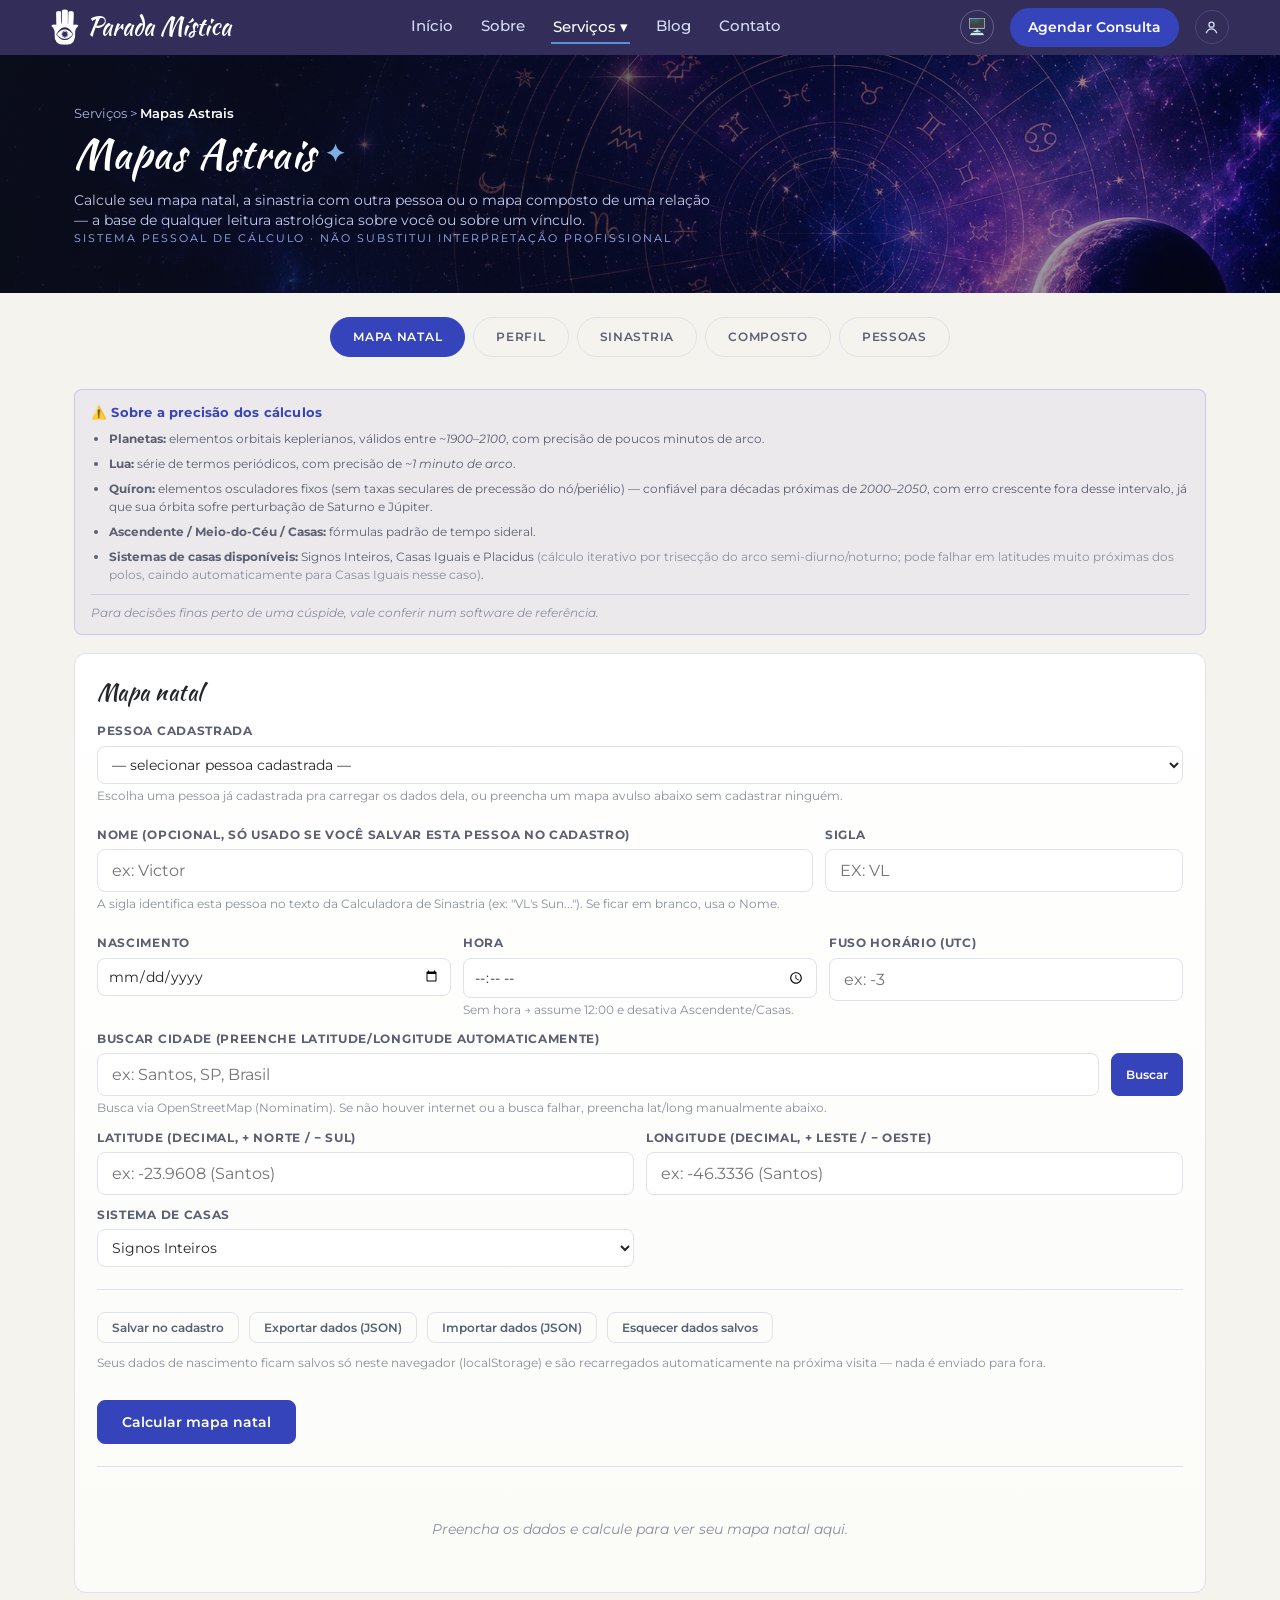
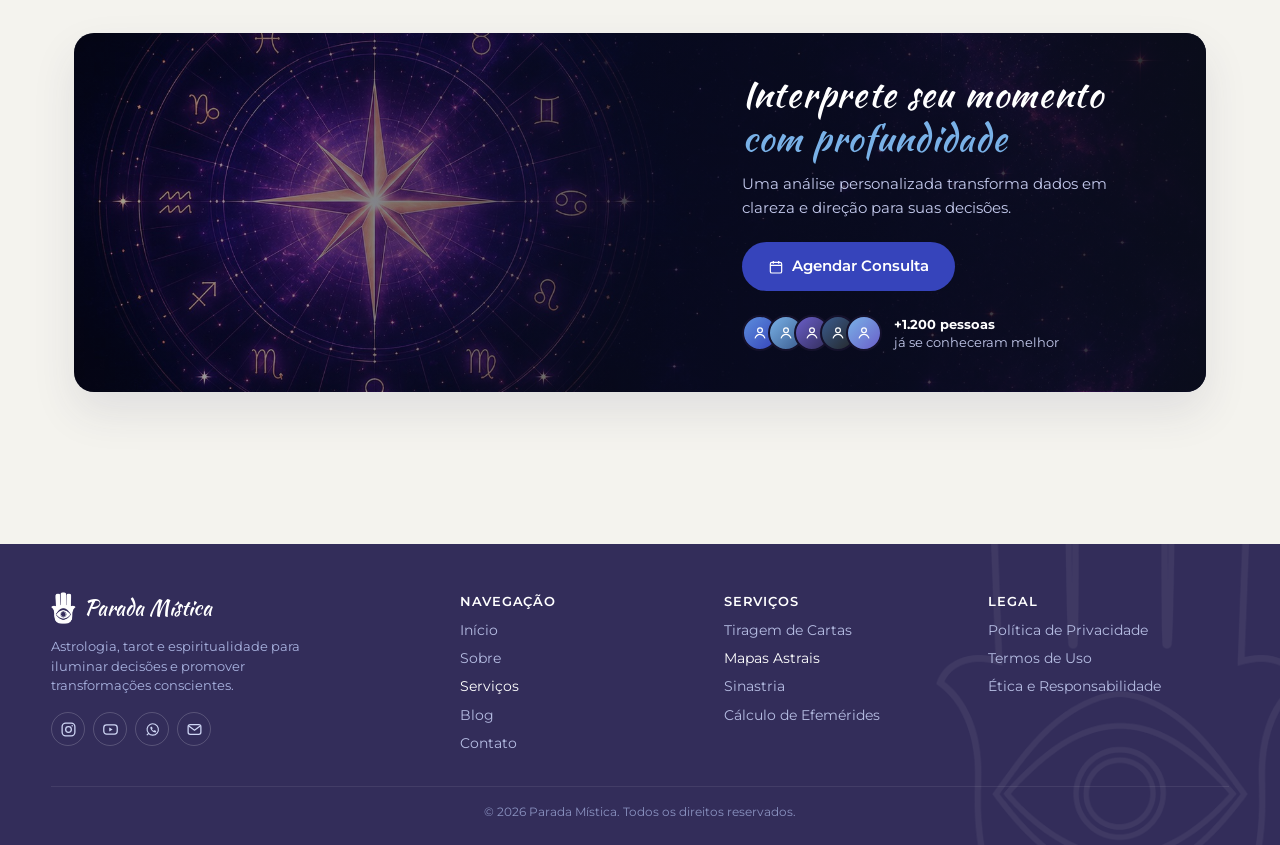
==== commit 97b7da96: "feat: unify astro engine and synastry weights, add docs and screenshots Move the charts and ephemeri" ====
--- a/mapas.html
+++ b/mapas.html
@@ -6,7 +6,7 @@
 <title>Mapas Astrais - Parada Mística</title>
 <link rel="icon" href="assets/logo.png">
 <link rel="stylesheet" href="style.css">
-<link rel="stylesheet" href="efemerides/css/styles.css">
+<link rel="stylesheet" href="astro/css/styles.css">
 <meta name="description" content="Calcule mapa natal, sinastria e mapa composto com precisão. A base de qualquer leitura astrológica sobre você ou sobre uma relação.">
 
 <!-- Open Graph / Facebook, WhatsApp, etc. -->
@@ -573,6 +573,6 @@
 <script src="js/theme.js"></script>
 <script src="js/nav-dropdown.js"></script>
 <script src="js/mobile-menu.js"></script>
-<script type="module" src="efemerides/js/ui/app-mapas.js"></script>
+<script type="module" src="astro/js/ui/app-mapas.js"></script>
 </body>
 </html>
--- a/astro/css/styles.css
+++ b/astro/css/styles.css
@@ -0,0 +1,285 @@
+  @import url('../../assets/css/tokens.css');
+  @import url('https://fonts.googleapis.com/css2?family=Montserrat:wght@400;500;600;700&display=swap');
+
+  @font-face {
+    font-family: 'Kaushan Script';
+    src: url('../../assets/fonts/KaushanScript-Regular.woff2') format('woff2');
+    font-weight: 100 900;
+    font-style: normal;
+    font-display: swap;
+}
+@font-face {
+    font-family: 'Kaushan Script';
+    src: url('../../assets/fonts/KaushanScript-Regular.woff2') format('woff2');
+    font-weight: 100 900;
+    font-style: italic;
+    font-display: swap;
+}
+
+:root{
+    /* Tema claro (padrão do site) */
+    --bg: var(--offwhite-lunar);
+    --bg-panel: var(--branco-lunar);
+    --bg-panel2:#FBFBF8;
+    --line:#dfe2ec;
+    --gold: var(--azul-mistico);        /* acento principal — Azul Místico */
+    --gold-text: var(--azul-mistico);   /* usado quando --gold aparece como texto */
+    --gold-dim: var(--azul-astral);     /* acento secundário — Azul Astral */
+    --gold-dim-text: var(--azul-astral);
+    --violet:#6a5fc9;
+    --rose:#b5525d;
+    --sage:#3f7a4a;
+    --text: var(--cinza-cosmico);
+    --text-dim:#5b6072;
+    --text-faint:#8a8f9e;
+    --input-bg: var(--branco-lunar);
+    --star-1: rgba(54,68,187,0.16);
+    --star-2: rgba(106,95,201,0.14);
+  }
+
+  [data-tema="escuro"]{
+    --bg:#0B0E1A;
+    --bg-panel:#121729;
+    --bg-panel2:#171E38;
+    --line:#262C42;
+    --gold: var(--azul-mistico);
+    --gold-text: var(--azul-nebuloso);   /* Azul Nebuloso — mais claro para texto sobre fundo escuro */
+    --gold-dim: var(--azul-astral);
+    --gold-dim-text: var(--azul-celestial); /* Azul Celestial — idem */
+    --violet:#7d7ad1;
+    --rose:#c9707a;
+    --sage:#7fae6d;
+    --text: var(--offwhite-lunar);
+    --text-dim:#8B92A8;
+    --text-faint:#6b7390;
+    --input-bg:#0D1122;
+    --star-1: rgba(92,142,220,0.3);
+    --star-2: rgba(125,122,209,0.28);
+  }
+
+  *{box-sizing:border-box;}
+  body{
+    margin:0; background:var(--bg); color:var(--text);
+    font-family:'Montserrat', sans-serif;
+    font-size:14px; line-height:1.5;
+    background-image:
+      radial-gradient(1px 1px at 20% 30%, var(--star-1) 0, transparent 60%),
+      radial-gradient(1px 1px at 70% 15%, var(--star-1) 0, transparent 60%),
+      radial-gradient(1px 1px at 85% 60%, var(--star-2) 0, transparent 60%),
+      radial-gradient(1px 1px at 40% 80%, var(--star-1) 0, transparent 60%),
+      radial-gradient(1px 1px at 10% 65%, var(--star-2) 0, transparent 60%);
+    background-attachment:fixed;
+    transition: background 0.2s ease, color 0.2s ease;
+  }
+  h1,h2,h3{ font-family:'Kaushan Script', cursive; font-weight:700; letter-spacing:.02em; margin:0 0 4px; }
+  h1{ font-size:40px; color:var(--gold-text); }
+  h2{ font-size:var(--fs-h4); font-family:'Kaushan Script', cursive; font-weight:600; color:var(--text); margin:0 0 14px;}
+  .subhead{ font-size:14px; color:var(--gold-text); text-transform:uppercase; letter-spacing:0.06em; margin:18px 0 10px; font-family:'Montserrat', sans-serif; font-weight:600; }
+  .subhead.period{ color:var(--text-dim); }
+  .subhead .hint{ text-transform:none; letter-spacing:normal; }
+  .eyebrow{ text-transform:uppercase; letter-spacing:.18em; font-size:11px; color:var(--text-faint); margin-bottom:6px;}
+  .efem-hero-section{
+    width:100%;
+    background:
+      linear-gradient(100deg, rgba(11,14,26,0.88) 0%, rgba(11,14,26,0.62) 50%, rgba(11,14,26,0.3) 100%),
+      url('../../assets/backgrounds/efemerides-hero.jpg');
+    background-size: cover;
+    background-position: center 42%;
+  }
+  .efem-hero{ padding:48px 24px 40px; max-width:1180px; margin:0 auto; }
+  .efem-hero .pm-breadcrumb{ color:#a9b3e0 !important; }
+  .efem-hero .pm-breadcrumb b{ color:#ffffff !important; }
+  .efem-hero h1{ color:#ffffff !important; }
+  .efem-hero-spark{ color:#79B1E7 !important; }
+  .efem-hero .subtitle{ color:#c3c9ec !important; }
+  .efem-hero .eyebrow{ color:#9fb3f0 !important; }
+  .efem-hero h1{ display:flex; align-items:center; gap:10px; }
+  .efem-hero-spark{ font-size:24px; color:var(--gold-text); }
+  .subtitle{ color:var(--text-dim); max-width:640px; font-size:13.5px; margin-top:6px;}
+  main{ max-width:1180px; margin:0 auto; padding:0 24px 80px; }
+  .grid2{ display:grid; grid-template-columns:1fr 1fr; gap:20px; }
+  @media(max-width:880px){ .grid2{grid-template-columns:1fr;} }
+  .panel{ background:linear-gradient(180deg,var(--bg-panel),var(--bg-panel2)); border:1px solid var(--line); border-radius:12px; padding:22px; margin-bottom:20px; }
+  label{ display:block; font-size:11.5px; color:var(--text-dim); margin:12px 0 5px; text-transform:uppercase; letter-spacing:.06em; font-family:'Montserrat', sans-serif; }
+  input,select{
+    width:100%; background:var(--input-bg); border:1px solid var(--line); color:var(--text);
+    padding:9px 10px; border-radius:8px; font-family:inherit; font-size:13.5px;
+  }
+  input:focus,select:focus{ outline:none; border-color:var(--gold-dim); }
+  .row{ display:grid; grid-template-columns:1fr 1fr; gap:12px; }
+  .row3{ display:grid; grid-template-columns:1fr 1fr 1fr; gap:12px; }
+  @media(max-width:600px){ .row3{ grid-template-columns:1fr; } }
+  .hint{ font-size:11.5px; color:var(--text-faint); margin-top:4px; }
+  .btn{
+    background:var(--gold); border:1px solid var(--gold); color:#ffffff;
+    padding:12px 24px; border-radius:8px; cursor:pointer; font-family:'Montserrat', sans-serif; font-size:14px; font-weight:600;
+    letter-spacing:normal; text-transform:none; margin-top:16px; transition:background .15s ease, border-color .15s ease, transform .15s ease, opacity .15s ease;
+  }
+  .btn:hover{ background:var(--gold-dim); border-color:var(--gold-dim); transform:translateY(-1px); }
+  .btn:active{ transform:translateY(0); }
+  .btn.secondary{ background:transparent; border-color:var(--line); color:var(--text-dim); }
+  .btn.secondary:hover{ border-color:var(--violet); color:var(--violet); background:rgba(106,95,201,0.08); transform:none;}
+  .btn.small{ padding:7px 14px; font-size:12px; margin-top:0; }
+  .btn-link-sinastria{ text-decoration:none; display:inline-flex; align-items:center; background:transparent; border-color:var(--violet); color:var(--violet); }
+  .btn-link-sinastria:hover{ background:rgba(106,95,201,0.1); }
+  .tabs{ display:flex; gap:8px; justify-content:center; flex-wrap:wrap; margin:24px 0 32px; }
+  .tab{
+    padding:10px 22px; cursor:pointer; color:var(--text-dim); background:transparent;
+    font-size:12px; font-family:'Montserrat', sans-serif; font-weight:600; text-transform:uppercase; letter-spacing:.06em;
+    border:1px solid var(--line); border-radius:999px; transition:color .15s ease, border-color .15s ease, background .15s ease;
+  }
+  .tab:hover{ color:var(--text); border-color:rgba(54,68,187,0.45); }
+  .tab.active{ color:#ffffff; background:var(--gold); border-color:var(--gold); }
+  .mode-toggle{ display:flex; gap:8px; margin-bottom:6px; }
+  .preset-row{ display:flex; flex-wrap:wrap; gap:8px; }
+  .mode-btn{ flex:1; padding:9px; text-align:center; border:1px solid var(--line); border-radius:8px; cursor:pointer; color:var(--text-dim); font-size:12px; font-family:'Montserrat', sans-serif; text-transform:uppercase; letter-spacing:.05em; transition:color .15s ease, border-color .15s ease, background .15s ease;}
+  .mode-btn.active{ border-color:var(--gold); color:var(--gold-text); background:rgba(54,68,187,0.08); }
+  table{ width:100%; border-collapse:collapse; font-size:12.8px; }
+  th{ text-align:left; color:var(--text-faint); font-weight:600; font-family:'Montserrat', sans-serif; text-transform:uppercase; font-size:10.5px; letter-spacing:.05em; padding:8px 10px; border-bottom:1px solid var(--line); position:sticky; top:0; background:var(--bg-panel); }
+  td{ padding:9px 10px; border-bottom:1px solid var(--line); vertical-align:top; }
+  tr:hover td{ background:rgba(54,68,187,0.05); }
+  .glyph{ font-size:16px; color:var(--gold-text); margin-right:4px; }
+  .glyph.natal{ color:var(--violet); }
+  .tag{ display:inline-block; padding:2px 7px; border-radius:999px; font-size:10.5px; border:1px solid var(--line); color:var(--text-dim); font-family:'Montserrat', sans-serif; }
+  .tag.applying{ border-color:var(--sage); color:var(--sage); }
+  .tag.separating{ border-color:var(--rose); color:var(--rose); }
+  .tag.retro{ border-color:var(--violet); color:var(--violet); }
+  .tag.stationary{ border-color:var(--rose); color:var(--rose); }
+  .tag.fast{ border-color:var(--text-faint); color:var(--text-dim); }
+  .tag.medium{ border-color:var(--gold-dim); color:var(--gold-dim-text); }
+  .tag.slow{ border-color:var(--gold); color:var(--gold-text); }
+  .tag.phase-new{ border-color:var(--sage); color:var(--sage); }
+  .tag.phase-ending{ border-color:var(--rose); color:var(--rose); }
+  .tag.phase-ongoing{ border-color:var(--gold); color:var(--gold-text); }
+  .dt-aspect-item{ margin-bottom:5px; }
+  .dt-aspect-item:last-child{ margin-bottom:0; }
+  .dt-aspect-item .hint{ margin-top:1px; }
+  .impact-bar{ display:inline-flex; gap:2px; vertical-align:middle; }
+  .impact-bar span{ width:6px; height:11px; background:var(--line); border-radius:1px; display:inline-block;}
+  .impact-bar span.on{ background:var(--gold); }
+  .filters{ display:flex; flex-wrap:wrap; gap:10px; margin-bottom:16px; align-items:flex-end; }
+  .filters .f{ min-width:150px; flex:1; }
+  .filters label{ margin:0 0 4px; }
+  .filters .f.zero-toggle{ flex:0 0 auto; min-width:auto; }
+  .filters .f.zero-toggle label.chk{ display:flex; align-items:center; gap:6px; cursor:pointer; margin:0 0 8px; font-size:13px; color:var(--text-dim); white-space:nowrap; }
+  .filters .f.zero-toggle input[type="checkbox"]{ accent-color:var(--gold); width:15px; height:15px; cursor:pointer; }
+  .resultsbar{ display:flex; justify-content:space-between; align-items:center; margin-bottom:10px; flex-wrap:wrap; gap:10px;}
+  .count{ color:var(--text-faint); font-size:12px; }
+  #copyArea{ position:absolute; left:-9999px; }
+  .copybox{ background:var(--input-bg); border:1px solid var(--line); border-radius:8px; padding:14px; max-height:280px; overflow:auto; white-space:pre-wrap; font-size:12px; color:var(--text-dim); margin-top:10px; display:none; }
+  .note{ background:rgba(106,95,201,0.06); border:1px solid rgba(106,95,201,0.25); border-radius:8px; padding:12px 14px; font-size:12px; color:var(--text-dim); margin-bottom:18px; }
+  /* Links dentro de texto corrido (.hint/.note) usavam a cor azul/roxa padrão
+     do navegador (link/visited) — legível no tema claro, mas quase invisível
+     no tema escuro. var(--gold-text) já é a cor de acento pensada pra texto
+     (mais clara no escuro, ver :root/[data-tema="escuro"] no topo do
+     arquivo), então funciona nos dois temas sem precisar de uma regra extra
+     só pro escuro. */
+  .hint a, .note a{ color:var(--gold-text); text-decoration:underline; text-underline-offset:2px; }
+  .hint a:visited, .note a:visited{ color:var(--gold-text); }
+  .hint a:hover, .note a:hover{ color:var(--gold); }
+  .note-precisao{ padding:14px 16px 12px; }
+  .note-precisao .note-titulo{ margin:0 0 8px; font-size:12.5px; font-weight:700; color:var(--gold-text); letter-spacing:0.2px; }
+  .note-precisao ul{ margin:0; padding:0 0 0 18px; list-style:disc; }
+  .note-precisao li{ margin:0 0 7px; line-height:1.5; }
+  .note-precisao li:last-child{ margin-bottom:0; }
+  .note-precisao .note-dim{ color:var(--text-faint); }
+  .note-precisao .note-rodape{ margin:10px 0 0; padding-top:9px; border-top:1px solid rgba(106,95,201,0.2); font-style:italic; color:var(--text-faint); }
+  .divider{ height:1px; background:var(--line); margin:22px 0; }
+  /* Leitura estrutural (Fase 1 — Mapa Natal) */
+  .structural-block{ display:flex; flex-direction:column; gap:14px; }
+  .structural-row{ display:flex; flex-direction:column; gap:4px; }
+  .structural-row .row{ display:flex; gap:20px; flex-wrap:wrap; }
+  .empty{ color:var(--text-faint); padding:30px 10px; text-align:center; font-style:italic; }
+  #natalSummary td, #natalSummary th{ font-size:12.5px; }
+  .badge-required{ color:var(--rose); }
+  .scroll-wrap{ max-height:560px; overflow:auto; border:1px solid var(--line); border-radius:8px; }
+  .scroll-hint{ display:none; }
+  @media(max-width:760px){
+    .scroll-hint{ display:block; font-size:11px; color:var(--text-faint); margin:-6px 0 10px; }
+  }
+  .toolbar{ display:flex; gap:10px; flex-wrap:wrap; }
+  .cityOption{ padding:8px 10px; font-size:12.5px; color:var(--text-dim); border:1px solid var(--line); border-top:none; cursor:pointer; background:var(--input-bg); }
+  .cityOption:first-child{ border-top:1px solid var(--line); border-radius:8px 8px 0 0; }
+  .cityOption:last-child{ border-radius:0 0 8px 8px; }
+  .cityOption:hover{ background:rgba(54,68,187,0.08); color:var(--gold-text); }
+  .efem-cta-bg{
+    background-image:
+      linear-gradient(90deg, rgba(11,14,26,0.35) 0%, rgba(11,14,26,0.72) 62%, rgba(11,14,26,0.88) 100%),
+      url('../../assets/backgrounds/cta-efemerides.jpg');
+  }
+
+  /* ---------- Aba Perfil (barras de categoria + headline) ---------- */
+  /* Mesma mecânica visual da Sinastria (ver sinastria/css/styles.css: .bars/
+     .bar-row/.bar-track/.bar-fill/.bar-note + tooltip), reproduzida aqui pra
+     astro/ não depender do CSS de sinastria/. */
+  .profile-verdict{
+    margin-bottom:22px; padding:22px 24px; border-radius:12px;
+    background: linear-gradient(135deg, rgba(54,68,187,0.1), rgba(125,122,209,0.08));
+    border: 1px solid rgba(54,68,187,0.35);
+  }
+  .profile-verdict .tag{ font-family:'Montserrat', sans-serif; font-size:10.5px; letter-spacing:0.2em; text-transform:uppercase; color: var(--gold-text); margin-bottom:10px; border:none; padding:0; display:block; }
+  .profile-verdict h3{ font-weight:600; font-size:17px; margin:0; line-height:1.4; }
+
+  /* Bloco "Regente do Ascendente" — significador do mapa como um todo,
+     separado das 5 barras de categoria (ver core/profile.js,
+     computeAscendantRuler). Mesma família visual do .stat, mas em formato de
+     card de largura cheia (headline + lista de marcadores), não um número
+     isolado. */
+  .ascendant-ruler-card{
+    border:1px solid var(--line); border-radius:12px; padding:16px 18px;
+    background: var(--bg-panel2); margin-bottom:22px;
+  }
+  .ar-top{ display:flex; flex-wrap:wrap; align-items:baseline; gap:8px 10px; }
+  .ar-tag{ font-size:11px; text-transform:uppercase; letter-spacing:0.08em; color:var(--text-faint); font-family:'Montserrat', sans-serif; white-space:nowrap; }
+  .ar-headline{ font-size:14px; font-weight:600; }
+  .ar-harmony{ font-weight:400; color:var(--text-dim); }
+  .ar-details{ margin:10px 0 0; padding-left:18px; font-size:12px; color:var(--text-dim); line-height:1.7; }
+  .ar-details li{ margin-bottom:2px; }
+
+  .stat-row{ display:flex; gap:16px; margin-bottom:22px; flex-wrap:wrap; }
+  .stat{ flex:1; min-width:140px; border:1px solid var(--line); border-radius:12px; padding:16px 18px; background: var(--bg-panel2); }
+  .stat .val{ font-size:28px; font-weight:700; color:var(--gold-text); }
+  .stat .lbl{ font-size:11px; text-transform:uppercase; letter-spacing:0.08em; color:var(--text-faint); margin-top:2px; font-family:'Montserrat', sans-serif; }
+
+  .bars{ display:flex; flex-direction:column; gap:18px; margin-bottom:8px; }
+  .bar-row .top{ display:flex; justify-content:space-between; margin-bottom:7px; font-size:13.5px; }
+  .bar-row .cat-name{ display:flex; align-items:center; gap:8px; }
+  .val-label{ display:inline-flex; align-items:center; gap:6px; }
+  .val-label [title]{ cursor:help; border-bottom:1px dotted var(--text-faint); }
+  .val-presence{ color:var(--text-dim); }
+  .val-dot{ opacity:0.5; }
+  .val-harmony{ color:var(--text); }
+  .dot{ width:9px; height:9px; border-radius:50%; display:inline-block; }
+  .bar-track{ height:9px; background: var(--input-bg); border-radius:8px; overflow:hidden; display:flex; }
+  .bar-fill{ height:100%; transition: width 1s cubic-bezier(.2,.8,.2,1); width:0%; flex-shrink:0; }
+  .bar-note{ margin-top:5px; font-size:11px; color: var(--text-faint); }
+  .bar-hover-tooltip{
+    display:none; position:fixed; z-index:100; pointer-events:none;
+    background: var(--bg-panel2); border:1px solid var(--line); border-radius:8px;
+    padding:10px 12px; font-family:'Montserrat', sans-serif; font-size:10.5px; line-height:1.7;
+    color: var(--text-dim); white-space:pre-line; max-width:300px;
+    box-shadow: 0 8px 24px rgba(0,0,0,0.25);
+  }
+
+  /* ---------- Aba Perfil: Comparação entre mapas (lista de perfis salvos,
+     em cards) ---------- */
+  /* Mesmo padrão visual da lista de sinastrias salvas (ver sinastria/css/
+     styles.css: .compare-grid/.compare-card/.mini-bars), reproduzido aqui com
+     as variáveis de cor de astro/ pra não depender do CSS de sinastria/. */
+  .compare-empty{ color: var(--text-faint); font-size:13px; text-align:center; padding: 18px 0; }
+  .compare-grid{ display:grid; grid-template-columns: repeat(auto-fill, minmax(230px,1fr)); gap:14px; margin-top:10px; }
+  .compare-card{
+    border:1px solid var(--line); border-radius:12px; padding:16px 18px;
+    background: var(--bg-panel2);
+  }
+  .compare-card.top-pick{ border-color: rgba(54,68,187,0.55); background: linear-gradient(135deg, rgba(54,68,187,0.08), rgba(125,122,209,0.05)); }
+  .compare-card-head{ display:flex; justify-content:space-between; align-items:flex-start; gap:8px; margin-bottom:4px; }
+  .compare-card-title{ font-weight:600; font-size:14.5px; }
+  .compare-card-badge{ font-size:9.5px; text-transform:uppercase; letter-spacing:0.05em; color:var(--gold-text); font-family:'Montserrat', sans-serif; white-space:nowrap; }
+  .compare-card-stats{ font-size:11.5px; color:var(--text-dim); margin-bottom:2px; }
+  .mini-bars{ display:flex; flex-direction:column; gap:7px; margin-bottom:4px; }
+  .mini-bar-row .top{ display:flex; justify-content:space-between; font-size:10.5px; margin-bottom:3px; color: var(--text-dim); }
+  .mini-bar-row .top .cat-name{ display:flex; align-items:center; gap:6px; }
+  .mini-bar-row .top .dot{ width:6px; height:6px; }
+  .mini-bar-track{ height:5px; background: var(--input-bg); border-radius:12px; overflow:hidden; display:flex; }
+  .mini-bar-fill{ height:100%; border-radius:12px; flex-shrink:0; }
